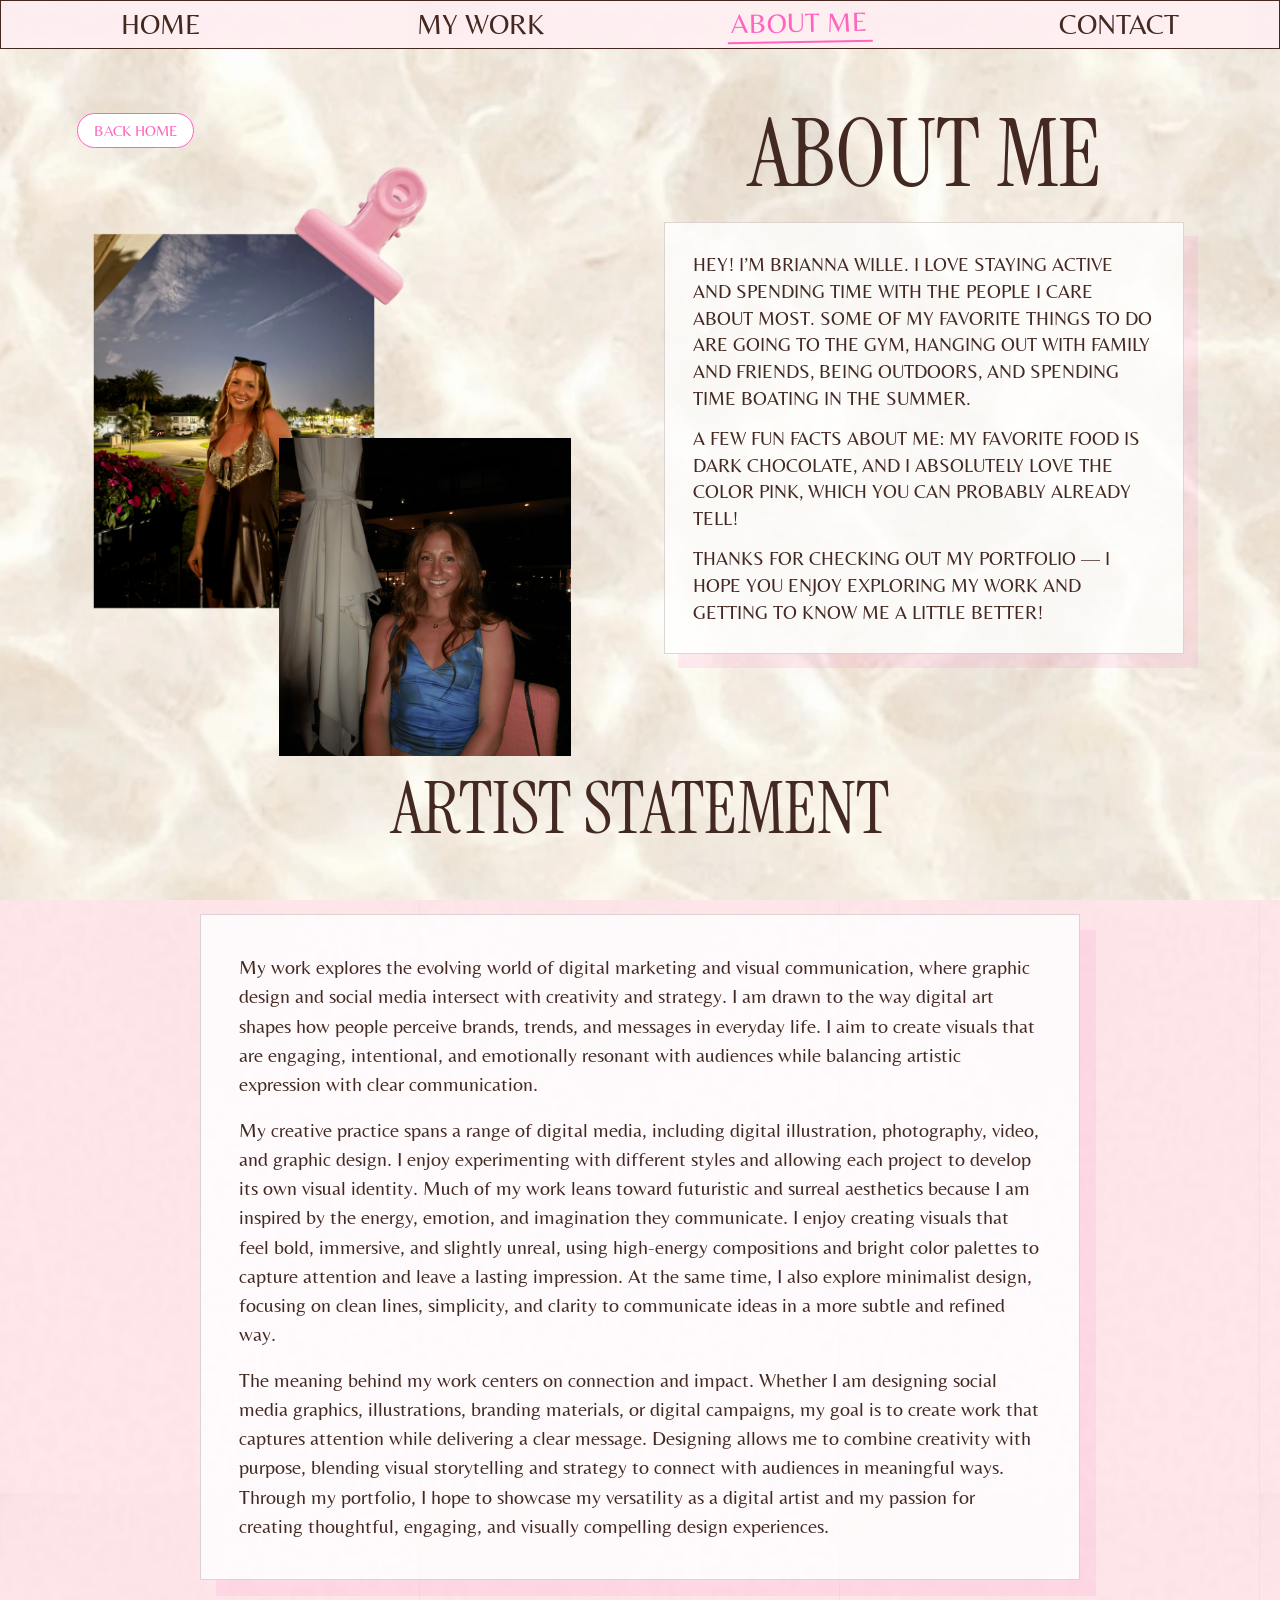
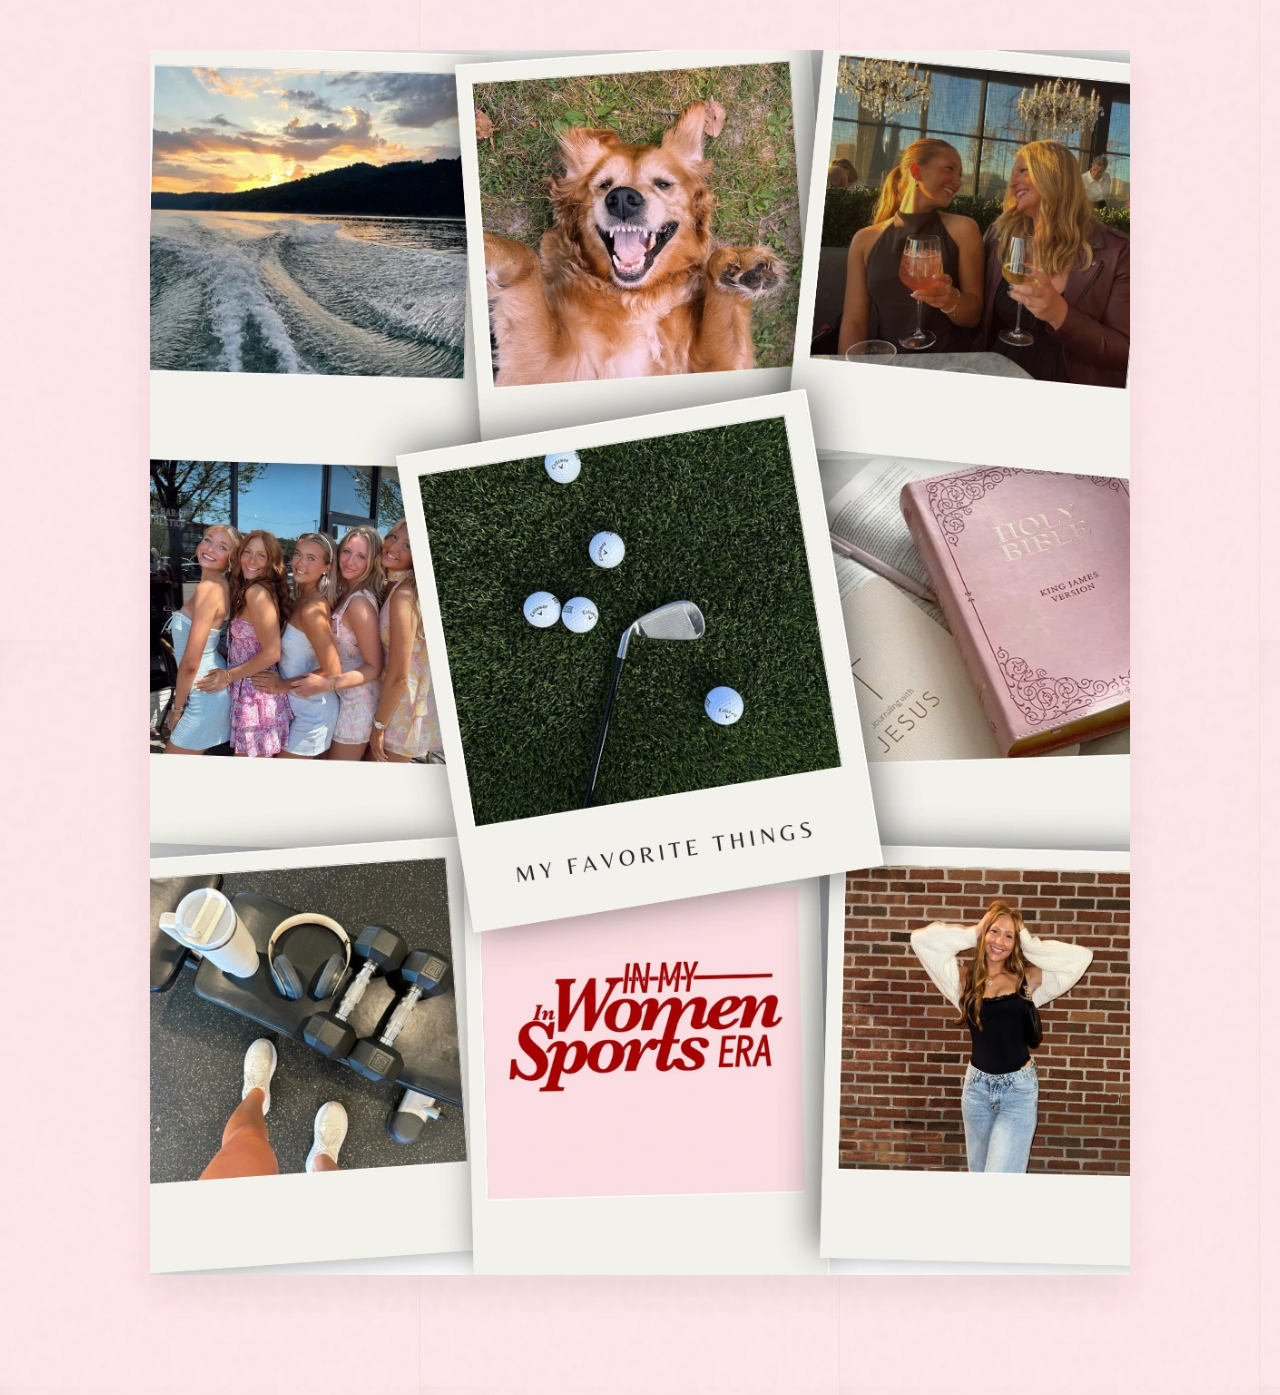
==== about.html @ 1e6d3907 "all upadtes all updates" ====
<!DOCTYPE html>
<html lang="en">
<head>
    <meta charset="UTF-8">
    <meta name="viewport" content="width=device-width, initial-scale=1.0">
    <title>About Me | Brianna Wille</title>
    <meta name="description" content="Learn more about Brianna Wille, a designer focused on graphic design, social media, and branding.">
    <link rel="icon" href="images/favicon.ico" type="image/x-icon">
    <link rel="preconnect" href="https://fonts.googleapis.com">
    <link rel="preconnect" href="https://fonts.gstatic.com" crossorigin>
    <link href="https://fonts.googleapis.com/css2?family=Belleza&family=Dancing+Script:wght@400..700&family=Give+You+Glory&family=Instrument+Serif:ital@0;1&family=Momo+Signature&display=swap" rel="stylesheet">
    <link href="./styles/style.css" rel="stylesheet">
</head>
<body>
    <nav class="site-nav" aria-label="Primary navigation">
        <a href="index.html#home">Home</a>
        <a href="index.html#work">My Work</a>
        <a href="about.html" aria-current="page">About Me</a>
        <a href="index.html#contact">Contact</a>
    </nav>

    <main class="about-page">
        <section class="about-page-hero" aria-labelledby="about-title">
            <div class="about-photo-stack">
                <a class="back-link about-back-link" href="index.html#about">Back Home</a>
                <img src="images/briwithclip.webp" alt="Brianna clipped photo" class="about-stack-photo about-photo-one">
                <img src="images/aboutmephoto.png" alt="Brianna smiling at night" class="about-stack-photo about-photo-two">
            </div>

            <div class="about-title-block">
                <h1 id="about-title">About Me</h1>
                <div class="bio-copy">
                    <p>Hey! I’m Brianna Wille. I love staying active and spending time with the people I care about most. Some of my favorite things to do are going to the gym, hanging out with family and friends, being outdoors, and spending time boating in the summer.</p>
                    <p>A few fun facts about me: my favorite food is dark chocolate, and I absolutely love the color pink, which you can probably already tell!</p>
                    <p>Thanks for checking out my portfolio — I hope you enjoy exploring my work and getting to know me a little better!</p>
                </div>
            </div>
        </section>

        <section class="artist-statement">
            <h2>Artist Statement</h2>
            <div class="artist-statement-copy">
                <p>My work explores the evolving world of digital marketing and visual communication, where graphic design and social media intersect with creativity and strategy. I am drawn to the way digital art shapes how people perceive brands, trends, and messages in everyday life. I aim to create visuals that are engaging, intentional, and emotionally resonant with audiences while balancing artistic expression with clear communication.</p>
                <p>My creative practice spans a range of digital media, including digital illustration, photography, video, and graphic design. I enjoy experimenting with different styles and allowing each project to develop its own visual identity. Much of my work leans toward futuristic and surreal aesthetics because I am inspired by the energy, emotion, and imagination they communicate. I enjoy creating visuals that feel bold, immersive, and slightly unreal, using high-energy compositions and bright color palettes to capture attention and leave a lasting impression. At the same time, I also explore minimalist design, focusing on clean lines, simplicity, and clarity to communicate ideas in a more subtle and refined way.</p>
                <p>The meaning behind my work centers on connection and impact. Whether I am designing social media graphics, illustrations, branding materials, or digital campaigns, my goal is to create work that captures attention while delivering a clear message. Designing allows me to combine creativity with purpose, blending visual storytelling and strategy to connect with audiences in meaningful ways. Through my portfolio, I hope to showcase my versatility as a digital artist and my passion for creating thoughtful, engaging, and visually compelling design experiences.</p>
            </div>
            <img src="images/photocal.webp" alt="Photo collage of Brianna's favorite things" class="artist-photo-collage">
        </section>
    </main>
</body>
</html>
---- styles/style.css ----
:root {
    --ink: #442922;
    --pink: #ff64bf;
    --soft-pink: #ffe3e7;
    --line: #cfcfcf;
}

* {
    box-sizing: border-box;
}

html {
    scroll-behavior: smooth;
}

body {
    margin: 0;
    color: var(--ink);
    background:
        linear-gradient(rgba(255, 227, 231, 0.88), rgba(255, 227, 231, 0.88)),
        url("../images/whitecheetahbackground.webp");
    background-size: 420px;
    font-family: "Belleza", Georgia, serif;
    letter-spacing: 0;
}

img {
    display: block;
    max-width: 100%;
}

a {
    color: inherit;
}

.site-nav {
    position: sticky;
    top: 0;
    z-index: 20;
    display: grid;
    grid-template-columns: repeat(4, 1fr);
    align-items: center;
    min-height: 46px;
    margin: 0;
    background:
        linear-gradient(rgba(255, 255, 255, 0.38), rgba(255, 255, 255, 0.38)),
        url("../images/whitegloss.webp");
    background-size: cover;
    border: 1px solid var(--ink);
    backdrop-filter: blur(6px);
}

.site-nav a {
    position: relative;
    justify-self: center;
    padding: 10px 4px 9px;
    color: var(--ink);
    font-size: clamp(0.9rem, 2.15vw, 2rem);
    line-height: 1;
    text-align: center;
    text-transform: uppercase;
    text-decoration: none;
    transition: color 180ms ease, transform 180ms ease;
}

.site-nav a::after {
    content: "";
    position: absolute;
    left: 50%;
    bottom: 3px;
    width: 100%;
    height: 2px;
    background: var(--pink);
    transform: translateX(-50%) scaleX(0);
    transform-origin: center;
    transition: transform 220ms ease;
}

.site-nav a:hover,
.site-nav a:focus-visible,
.site-nav a[aria-current="page"] {
    color: var(--pink);
    transform: translateY(-2px) rotate(-1deg);
}

.site-nav a:hover::after,
.site-nav a:focus-visible::after,
.site-nav a[aria-current="page"]::after {
    transform: translateX(-50%) scaleX(1);
}

@keyframes nav-pop {
    0%,
    100% {
        letter-spacing: 0;
    }

    50% {
        letter-spacing: 1px;
    }
}

.site-nav a:hover,
.site-nav a:focus-visible {
    animation: nav-pop 320ms ease;
}

.hero {
    position: relative;
    display: grid;
    place-items: end center;
    min-height: clamp(430px, 50vw, 620px);
    overflow: hidden;
    background:
        linear-gradient(rgba(255, 210, 225, 0.48), rgba(255, 210, 225, 0.48)),
        url("../images/whitebackground.webp") center / cover no-repeat;
}

.hero::before {
    content: "";
    position: absolute;
    z-index: 0;
    inset: 0;
    background: url("../images/kisses.webp") center / cover no-repeat;
    opacity: 0.08;
    mix-blend-mode: multiply;
}

.hero-signature {
    position: absolute;
    z-index: 2;
    top: 50%;
    left: 50%;
    width: 100%;
    margin: 0;
    color: transparent;
    font-family: "Instrument Serif", serif;
    font-size: clamp(4.5rem, 12.5vw, 11rem);
    font-style: normal;
    font-weight: 400;
    line-height: 0.86;
    text-align: center;
    text-transform: uppercase;
    white-space: nowrap;
    transform: translate(-50%, -50%);
    -webkit-text-stroke: 1px rgba(255, 155, 205, 0.92);
    text-shadow:
        8px 0 0 rgba(255, 85, 185, 0.72),
        15px 0 0 rgba(255, 190, 220, 0.9),
        0 8px 0 rgba(255, 95, 185, 0.08);
    transition: filter 180ms ease, text-shadow 180ms ease;
}

.signature-text {
    position: relative;
    z-index: 2;
}

.hero-signature:hover {
    filter: drop-shadow(0 0 10px rgba(255, 100, 191, 0.32));
    text-shadow:
        2px 0 0 rgba(255, 63, 178, 0.95),
        -6px 6px 0 rgba(255, 100, 191, 0.28),
        8px -5px 0 rgba(255, 100, 191, 0.22);
}

.hero-portfolio {
    position: absolute;
    z-index: 2;
    top: calc(50% + clamp(42px, 7vw, 96px));
    left: 50%;
    margin: 0;
    color: var(--pink);
    font-family: "Belleza", Georgia, serif;
    font-size: clamp(1.4rem, 4vw, 3.8rem);
    line-height: 1;
    text-transform: uppercase;
    letter-spacing: 0.16em;
    transform: translateX(-50%);
    animation: portfolio-slide-in 1.15s cubic-bezier(0.16, 1, 0.3, 1) 240ms both;
}

@keyframes portfolio-slide-in {
    0% {
        opacity: 0;
        transform: translateX(-120vw);
    }

    72% {
        opacity: 1;
        transform: translateX(-44%);
    }

    100% {
        opacity: 1;
        transform: translateX(-50%);
    }
}

.brand-confetti {
    position: absolute;
    z-index: 1;
    left: 50%;
    top: 50%;
    display: grid;
    place-items: center;
    opacity: 0;
    pointer-events: none;
    transform: translate(-50%, -50%) scale(0.2) rotate(0deg);
}

.brand-icon {
    width: clamp(30px, 5vw, 58px);
    height: clamp(30px, 5vw, 58px);
    border-radius: 50%;
    background: rgba(255, 255, 255, 0.92);
    box-shadow: 0 8px 18px rgba(255, 100, 191, 0.18);
}

.brand-icon img {
    width: 70%;
    height: 70%;
    object-fit: contain;
    opacity: 0.78;
}

.brand-pill {
    min-width: clamp(46px, 8vw, 88px);
    padding: 0.28em 0.52em;
    border: 1px solid rgba(255, 100, 191, 0.46);
    border-radius: 999px;
    background: rgba(255, 255, 255, 0.9);
    color: var(--pink);
    font-family: "Belleza", Georgia, serif;
    font-size: clamp(0.8rem, 1.8vw, 1.4rem);
    line-height: 1;
    text-transform: none;
    box-shadow: 0 8px 18px rgba(255, 100, 191, 0.14);
}

.hero-signature:hover .brand-confetti {
    animation: brand-confetti-burst 1450ms ease-out forwards;
}

.hero-signature:hover .brand-1 {
    --brand-x: -34vw;
    --brand-y: -8vw;
    --brand-r: -22deg;
    animation-delay: 0ms;
}

.hero-signature:hover .brand-2 {
    --brand-x: -23vw;
    --brand-y: 8vw;
    --brand-r: 18deg;
    animation-delay: 180ms;
}

.hero-signature:hover .brand-3 {
    --brand-x: -10vw;
    --brand-y: -11vw;
    --brand-r: 28deg;
    animation-delay: 360ms;
}

.hero-signature:hover .brand-4 {
    --brand-x: 5vw;
    --brand-y: 10vw;
    --brand-r: -18deg;
    animation-delay: 720ms;
}

.hero-signature:hover .brand-5 {
    --brand-x: 17vw;
    --brand-y: -10vw;
    --brand-r: 14deg;
    animation-delay: 900ms;
}

.hero-signature:hover .brand-6 {
    --brand-x: 28vw;
    --brand-y: 7vw;
    --brand-r: -14deg;
    animation-delay: 1080ms;
}

.hero-signature:hover .brand-7 {
    --brand-x: -2vw;
    --brand-y: -15vw;
    --brand-r: -8deg;
    animation-delay: 540ms;
}

.hero-signature:hover .brand-8 {
    --brand-x: 37vw;
    --brand-y: -4vw;
    --brand-r: 24deg;
    animation-delay: 1260ms;
}

@keyframes brand-confetti-burst {
    0% {
        opacity: 0;
        transform: translate(-50%, -50%) scale(0.2) rotate(0deg);
    }

    18% {
        opacity: 1;
    }

    74% {
        opacity: 1;
        transform: translate(calc(-50% + var(--brand-x)), calc(-50% + var(--brand-y))) scale(1) rotate(var(--brand-r));
    }

    100% {
        opacity: 0;
        transform: translate(calc(-50% + var(--brand-x)), calc(-50% + var(--brand-y) - 18px)) scale(0.78) rotate(var(--brand-r));
    }
}

.intro-strip {
    position: relative;
    display: flex;
    flex-direction: column;
    align-items: center;
    gap: clamp(26px, 4.4vw, 58px);
    min-height: 310px;
    padding: 26px 24px 64px;
    overflow: hidden;
    background: rgba(255, 227, 231, 0.5);
}

.designer-info {
    align-self: flex-start;
    display: flex;
    flex-direction: column;
    align-items: flex-start;
    gap: 10px;
    max-width: min(82vw, 520px);
    margin-left: clamp(0px, 2vw, 18px);
}

.designer-badge {
    display: inline-flex;
    align-items: center;
    gap: 12px;
    min-width: 124px;
    padding: 7px 18px 6px;
    border: 2px solid var(--ink);
    border-radius: 999px;
    background: var(--soft-pink);
    color: var(--ink);
    font-size: clamp(0.78rem, 1.35vw, 1rem);
    line-height: 1;
    text-transform: uppercase;
    transition: border-color 180ms ease, color 180ms ease, transform 180ms ease;
    cursor: help;
    outline: none;
}

.designer-definition {
    max-height: 0;
    margin: 0;
    padding: 0 18px;
    overflow: hidden;
    border: 1px solid rgba(255, 100, 191, 0.52);
    border-radius: 8px;
    background: var(--soft-pink);
    box-shadow: 0 16px 34px rgba(68, 41, 34, 0.14);
    color: var(--ink);
    font-family: "Belleza", Georgia, serif;
    font-size: clamp(0.95rem, 2vw, 1.2rem);
    line-height: 1.35;
    text-align: left;
    opacity: 0;
    transform: translateY(-4px);
    transition: max-height 220ms ease, opacity 180ms ease, padding 220ms ease, transform 180ms ease;
}

.designer-info:hover .designer-definition,
.designer-info:focus-within .designer-definition {
    max-height: 180px;
    padding: 16px 18px;
    opacity: 1;
    transform: translateY(0);
}

.designer-badge span:first-child {
    color: rgba(68, 41, 34, 0.68);
    font-size: clamp(1.52rem, 2.4vw, 2rem);
    line-height: 0.72;
    transition: color 180ms ease, transform 180ms ease;
}

.designer-badge:hover,
.designer-badge:focus-visible {
    border-color: var(--pink);
    color: var(--pink);
    transform: translateY(-1px);
}

.designer-badge:hover span:first-child,
.designer-badge:focus-visible span:first-child {
    color: var(--pink);
    transform: scale(1.08);
}

.tagline {
    position: relative;
    z-index: 2;
    margin: 0;
    font-size: clamp(1.65rem, 4.25vw, 3.8rem);
    line-height: 1.2;
    text-align: center;
    word-spacing: 0.24em;
}

.tagline strong {
    font-family: Arial, Helvetica, sans-serif;
    font-weight: 900;
    letter-spacing: 0;
}

.social-icons {
    position: relative;
    z-index: 2;
    display: flex;
    justify-content: center;
    gap: clamp(58px, 8.5vw, 150px);
    width: min(1220px, 100%);
}

.social-icons a {
    display: grid;
    place-items: center;
    border-radius: 50%;
    background: var(--soft-pink);
}

.social-icons img {
    width: clamp(92px, 11.5vw, 158px);
    height: clamp(92px, 11.5vw, 158px);
    object-fit: contain;
    opacity: 0.68;
    mix-blend-mode: multiply;
    transition: filter 180ms ease, opacity 180ms ease, transform 180ms ease;
}

.social-icons a:hover img,
.social-icons a:focus-visible img {
    opacity: 1;
    transform: translateY(-3px) scale(1.08);
}

.work-section {
    position: relative;
    padding: clamp(36px, 8vw, 82px) clamp(12px, 3vw, 32px) 28px;
    background: rgba(255, 227, 231, 0.42);
    text-align: center;
}

.work-section h2,
.contact-copy h2 {
    margin: 0;
    font-weight: 400;
    text-transform: uppercase;
}

.work-section h2 {
    margin-bottom: clamp(38px, 8vw, 70px);
    color: transparent;
    font-family: "Instrument Serif", serif;
    font-size: clamp(3.6rem, 10vw, 9rem);
    line-height: 0.86;
    -webkit-text-stroke: 1px rgba(255, 155, 205, 0.92);
    text-shadow:
        6px 0 0 rgba(255, 85, 185, 0.58),
        12px 0 0 rgba(255, 190, 220, 0.76),
        0 7px 0 rgba(255, 95, 185, 0.07);
}

.work-grid {
    display: grid;
    grid-template-columns: repeat(3, minmax(0, 1fr));
    gap: clamp(10px, 2vw, 28px);
    width: min(1180px, 100%);
    margin: 0 auto;
}

.work-card {
    min-width: 0;
}

.work-card img {
    width: 100%;
    aspect-ratio: 0.72;
    object-fit: cover;
}

.work-card a {
    display: inline-block;
    margin-top: 10px;
    border-bottom: 1px solid currentColor;
    font-size: clamp(0.86rem, 2.4vw, 1.45rem);
    line-height: 1.08;
    text-transform: uppercase;
    text-decoration: none;
    transition: color 180ms ease, border-color 180ms ease, transform 180ms ease;
}

.work-card a:hover,
.work-card a:focus-visible {
    color: var(--pink);
    border-bottom-color: var(--pink);
    transform: translateY(-2px);
}

.about-preview {
    padding: clamp(32px, 7vw, 90px) clamp(20px, 5vw, 48px) 46px;
    background: rgba(255, 227, 231, 0.38);
    text-align: center;
}

.about-preview h2 {
    margin: 0 0 18px;
    color: transparent;
    font-family: "Instrument Serif", serif;
    font-size: clamp(3.6rem, 10vw, 9rem);
    font-weight: 400;
    line-height: 0.86;
    text-transform: uppercase;
    -webkit-text-stroke: 1px rgba(255, 155, 205, 0.92);
    text-shadow:
        6px 0 0 rgba(255, 85, 185, 0.58),
        12px 0 0 rgba(255, 190, 220, 0.76),
        0 7px 0 rgba(255, 95, 185, 0.07);
}

.about-photo {
    width: min(1120px, 100%);
    margin: 0 auto;
    aspect-ratio: 4.05 / 1.3;
    object-fit: cover;
    object-position: 50% 20%;
}

.learn-more {
    display: inline-block;
    margin-top: 30px;
    padding: 16px 36px 14px;
    border-radius: 999px;
    background: rgba(255, 255, 255, 0.95);
    box-shadow: 0 10px 30px rgba(68, 41, 34, 0.1);
    color: var(--pink);
    font-size: clamp(1.05rem, 2.7vw, 1.45rem);
    text-transform: uppercase;
    text-decoration: underline;
    text-underline-offset: 2px;
    transition: background-color 180ms ease, box-shadow 180ms ease, color 180ms ease, transform 180ms ease;
}

.learn-more:hover,
.learn-more:focus-visible {
    background: var(--pink);
    color: #fff;
    transform: translateY(-5px);
    box-shadow: 0 15px 40px rgba(68, 41, 34, 0.12);
}

.contact-section {
    display: grid;
    grid-template-columns: minmax(170px, 0.82fr) minmax(260px, 1.18fr);
    align-items: center;
    gap: clamp(14px, 3vw, 44px);
    padding: clamp(34px, 8vw, 92px) clamp(14px, 5vw, 70px);
    overflow: hidden;
    background:
        linear-gradient(rgba(255, 255, 255, 0.58), rgba(255, 255, 255, 0.58)),
        url("../images/cheetahgrey.webp");
    background-repeat: no-repeat;
    background-position: center;
    background-size: cover;
}

.contact-copy {
    position: relative;
    z-index: 2;
    align-self: stretch;
    display: flex;
    flex-direction: column;
    justify-content: space-between;
    min-height: 260px;
}

.contact-copy h2 {
    font-size: clamp(1.5rem, 4.8vw, 3.4rem);
    line-height: 1;
}

.thanks-note {
    margin: 0;
    color: var(--pink);
    font-family: "Give You Glory", "Momo Signature", cursive;
    font-size: clamp(2.6rem, 8vw, 6rem);
    line-height: 0.86;
}

.thanks-note span {
    display: block;
}

.thanks-note span:nth-child(2) {
    padding-left: 36%;
    font-size: 0.48em;
}

.thanks-note span:nth-child(3) {
    padding-left: 18%;
}

.closing-note {
    margin: 0;
    font-family: "Give You Glory", "Momo Signature", cursive;
    font-size: clamp(1rem, 2.7vw, 2rem);
    line-height: 1;
}

.contact-art {
    position: relative;
    min-height: clamp(360px, 62vw, 680px);
}

.contact-photo {
    position: absolute;
    top: 0;
    right: 0;
    width: min(50vw, 520px);
    height: 100%;
    object-fit: cover;
    object-position: center;
}

.contact-card {
    position: absolute;
    z-index: 3;
    display: flex;
    align-items: center;
    justify-content: flex-start;
    gap: clamp(8px, 1.6vw, 16px);
    width: clamp(260px, 29vw, 360px);
    min-width: 0;
    padding: clamp(6px, 1.05vw, 10px) clamp(10px, 1.6vw, 16px);
    border: 1px solid var(--ink);
    background: #fff;
    text-decoration: none;
    cursor: pointer;
    transition: border-color 180ms ease, box-shadow 180ms ease, transform 180ms ease;
}

.contact-card:hover,
.contact-card:focus-visible {
    border-color: var(--pink);
    box-shadow: 0 10px 24px rgba(255, 100, 191, 0.16);
    transform: translateY(-2px);
}

.email-card {
    top: 17%;
    left: clamp(-62px, -5.4vw, -28px);
}

.phone-card {
    top: 42%;
    left: clamp(-34px, -2.8vw, -14px);
}

.linkedin-card {
    top: 68%;
    left: clamp(-48px, -4.2vw, -22px);
}

.contact-icon {
    position: relative;
    display: grid;
    place-items: center;
    flex: 0 0 clamp(44px, 5.8vw, 66px);
    width: clamp(44px, 5.8vw, 66px);
    height: clamp(44px, 5.8vw, 66px);
    border: 2px solid rgba(68, 41, 34, 0.72);
    border-radius: 50%;
    overflow: hidden;
}

.contact-icon img {
    position: absolute;
    top: 50%;
    left: 50%;
    width: 112%;
    height: 112%;
    object-fit: contain;
    object-position: center;
    transform: translate(-50%, -50%);
}

.email-card .contact-icon img,
.phone-card .contact-icon img {
    width: 118%;
    height: 118%;
}

.contact-details {
    display: flex;
    flex: 1;
    min-width: 0;
    flex-direction: column;
    align-items: center;
    justify-content: center;
    gap: clamp(0px, 0.8vw, 6px);
}

.stars {
    color: #ffd320;
    font-family: Arial, Helvetica, sans-serif;
    font-size: clamp(0.8rem, 1.8vw, 1.22rem);
    letter-spacing: 1px;
    white-space: nowrap;
}

.contact-text {
    color: var(--ink);
    font-family: "Belleza", Georgia, serif;
    font-size: clamp(0.9rem, 1.8vw, 1.32rem);
    line-height: 1;
    white-space: nowrap;
}

@media (max-width: 620px) {
    .hero {
        min-height: 390px;
    }

    .intro-strip {
        padding-bottom: 34px;
    }

    .work-section {
        padding-top: 34px;
    }

    .contact-section {
        grid-template-columns: 0.64fr 1fr;
        gap: 8px;
        padding: 34px 8px 36px;
    }

    .contact-photo {
        width: 56vw;
    }

    .contact-card {
        width: 44vw;
        min-width: 168px;
        gap: 7px;
        padding: 6px 8px;
    }

    .email-card {
        left: -24px;
    }

    .phone-card {
        left: -8px;
    }

    .linkedin-card {
        left: -18px;
    }

    .contact-icon {
        flex-basis: 42px;
        width: 42px;
        height: 42px;
    }

    .stars {
        font-size: 0.78rem;
    }

    .contact-text {
        font-size: 0.82rem;
    }
}

@media (max-width: 430px) {
    .hero-signature {
        top: 50%;
        font-size: 4.35rem;
        -webkit-text-stroke-width: 1px;
    }

    .hero-portfolio {
        top: calc(50% + 48px);
        font-size: 1.35rem;
    }

    .tagline {
        word-spacing: 0.18em;
    }

    .work-grid {
        gap: 8px;
    }

    .work-card img {
        aspect-ratio: 0.66;
    }

    .contact-copy {
        min-height: 216px;
    }

    .contact-art {
        min-height: 218px;
    }

    .stars {
        letter-spacing: 0;
    }

    .contact-card {
        width: 46vw;
        min-width: 154px;
    }

    .email-card {
        left: -18px;
    }

    .phone-card {
        left: -6px;
    }

    .linkedin-card {
        left: -14px;
    }

    .contact-icon {
        flex-basis: 38px;
        width: 38px;
        height: 38px;
    }

    .contact-text {
        font-size: 0.72rem;
    }
}

.portfolio-page {
    min-height: 100vh;
    background:
        linear-gradient(rgba(255, 255, 255, 0.72), rgba(255, 255, 255, 0.72)),
        url("../images/whitebackground.webp") center / cover fixed;
}

.portfolio-hero {
    display: grid;
    place-items: center;
    min-height: 320px;
    padding: 46px 20px 34px;
    text-align: center;
}

.portfolio-hero h1 {
    margin: 0;
    color: var(--pink);
    font-family: "Instrument Serif", serif;
    font-size: clamp(4rem, 13vw, 12rem);
    font-weight: 400;
    line-height: 0.9;
    text-transform: uppercase;
    -webkit-text-stroke: 1px rgba(255, 155, 205, 0.9);
    text-shadow: 8px 0 0 rgba(255, 85, 185, 0.38);
}

.back-link {
    justify-self: start;
    margin-left: min(4vw, 42px);
    padding: 8px 16px;
    border: 1px solid var(--pink);
    border-radius: 999px;
    background: #fff;
    color: var(--pink);
    font-size: 0.92rem;
    text-transform: uppercase;
    text-decoration: none;
}

.upload-work {
    display: grid;
    grid-template-columns: minmax(0, 1fr) auto;
    gap: 24px;
    align-items: center;
    width: min(1040px, calc(100% - 32px));
    margin: 0 auto 34px;
    padding: 22px;
    border: 1px solid rgba(255, 100, 191, 0.32);
    background: rgba(255, 255, 255, 0.88);
}

.upload-copy h2,
.upload-copy p {
    margin: 0;
}

.upload-copy h2 {
    font-size: clamp(1.7rem, 4vw, 3rem);
    text-transform: uppercase;
}

.upload-copy p {
    max-width: 580px;
    margin-top: 8px;
    font-size: 1.05rem;
    line-height: 1.35;
}

.upload-dropzone {
    display: inline-grid;
    place-items: center;
    min-width: 170px;
    min-height: 58px;
    padding: 12px 22px;
    border: 1px solid var(--pink);
    border-radius: 999px;
    background: #fff;
    color: var(--pink);
    cursor: pointer;
    text-transform: uppercase;
    box-shadow: 0 10px 24px rgba(255, 100, 191, 0.12);
}

.upload-dropzone input {
    position: absolute;
    width: 1px;
    height: 1px;
    overflow: hidden;
    opacity: 0;
}

.social-gallery {
    display: grid;
    grid-template-columns: repeat(auto-fit, minmax(220px, 1fr));
    gap: 20px;
    width: min(1040px, calc(100% - 32px));
    margin: 0 auto;
    padding-bottom: 80px;
}

.gallery-card {
    min-height: 280px;
    border: 1px solid rgba(68, 41, 34, 0.18);
    background: #fff;
}

.gallery-card img {
    width: 100%;
    aspect-ratio: 4 / 5;
    object-fit: cover;
}

.gallery-card p,
.placeholder-card span {
    display: block;
    margin: 0;
    padding: 14px;
    font-size: 1rem;
    line-height: 1.2;
}

.placeholder-card {
    display: grid;
    place-items: center;
    border-style: dashed;
    color: rgba(68, 41, 34, 0.76);
    text-align: center;
}

.graphic-design-page {
    background:
        repeating-linear-gradient(
            90deg,
            rgba(255, 255, 255, 0.72) 0 28px,
            rgba(255, 224, 232, 0.72) 28px 52px
        );
}

.graphic-design-page .portfolio-hero {
    min-height: 220px;
    padding-bottom: 8px;
}

.graphic-showcase {
    display: grid;
    gap: 0;
    width: min(1120px, 100%);
    margin: 0 auto 42px;
}

.case-study {
    position: relative;
    display: grid;
    min-height: 520px;
    padding: clamp(20px, 4vw, 44px);
}

.case-study-feature {
    grid-template-columns: minmax(0, 1.35fr) minmax(210px, 0.65fr);
    align-items: start;
    gap: clamp(20px, 4vw, 54px);
}

.case-study-feature h2,
.case-label {
    color: var(--ink);
    font-family: Arial, Helvetica, sans-serif;
    font-size: clamp(1.3rem, 3vw, 2.3rem);
    font-weight: 400;
    line-height: 1;
    text-transform: uppercase;
}

.case-study-feature h2 {
    position: absolute;
    left: 28%;
    bottom: 72px;
    margin: 0;
}

.browser-mockup {
    overflow: hidden;
    border-radius: 8px 8px 0 0;
    background: #d8d2ce;
    box-shadow: 0 12px 0 rgba(68, 41, 34, 0.08);
}

.browser-bar {
    display: grid;
    grid-template-columns: repeat(3, 10px) 1fr;
    gap: 7px;
    align-items: center;
    height: 42px;
    padding: 8px 12px;
}

.browser-bar span {
    width: 8px;
    height: 8px;
    border-radius: 50%;
    background: var(--ink);
    opacity: 0.72;
}

.browser-url {
    height: 13px;
    margin-left: 6px;
    border-radius: 999px;
    background: rgba(255, 255, 255, 0.9);
}

.browser-art {
    position: relative;
    min-height: 310px;
    background: #fff;
    overflow: hidden;
}

.browser-art img {
    width: 100%;
    height: 100%;
    min-height: 310px;
    object-fit: cover;
}

.cyclist-art {
    height: 330px;
    min-height: 330px;
}

.cyclist-art img {
    height: 330px;
    min-height: 330px;
    object-position: top center;
}

.browser-ribbon {
    position: absolute;
    left: 8%;
    right: 8%;
    top: 38%;
    padding: 7px 10px;
    background: rgba(255, 160, 205, 0.9);
    color: #fff;
    font-family: "Dancing Script", cursive;
    font-size: clamp(1.1rem, 2.6vw, 2.25rem);
    line-height: 1;
    text-align: center;
}

.browser-tabs {
    position: absolute;
    inset: auto 8px 10px;
    display: grid;
    grid-template-columns: repeat(4, 1fr);
    gap: 10px;
}

.browser-tabs span {
    padding: 5px 6px;
    border: 1px solid var(--ink);
    border-radius: 4px;
    background: rgba(255, 231, 238, 0.95);
    font-family: "Dancing Script", cursive;
    font-size: clamp(0.7rem, 1.3vw, 0.95rem);
    line-height: 1;
    text-align: center;
}

.phone-mockup {
    position: relative;
    overflow: hidden;
    width: min(240px, 100%);
    min-height: 470px;
    margin: 42px auto 0;
    border: 10px solid #050505;
    border-radius: 36px;
    background: #fff;
    box-shadow: 0 14px 0 rgba(68, 41, 34, 0.14);
}

.phone-speaker {
    position: absolute;
    top: 10px;
    left: 50%;
    z-index: 2;
    width: 70px;
    height: 8px;
    border-radius: 999px;
    background: #050505;
    transform: translateX(-50%);
}

.phone-mockup img {
    width: 100%;
    height: 100%;
    min-height: 470px;
    object-fit: cover;
    opacity: 0.88;
}

.phone-copy {
    position: absolute;
    inset: 54px 18px auto;
    display: grid;
    gap: 22px;
    color: var(--ink);
    font-family: "Belleza", Georgia, serif;
    font-size: 0.9rem;
    text-align: center;
}

.phone-copy strong {
    text-transform: uppercase;
}

.espresso-divider {
    display: grid;
    place-items: center;
    height: 76px;
    background: var(--ink);
}

.espresso-divider img {
    width: clamp(74px, 9vw, 120px);
    aspect-ratio: 1;
    object-fit: cover;
    border-radius: 50%;
    box-shadow: 0 0 0 6px rgba(255, 227, 231, 0.88);
}

.case-study-split {
    grid-template-columns: 1fr 1fr;
    align-items: center;
    gap: clamp(24px, 6vw, 80px);
    min-height: 620px;
}

.case-label {
    position: absolute;
    top: 110px;
    left: 19%;
}

.small-browser {
    align-self: end;
    width: min(560px, 100%);
    margin-top: 120px;
}

.small-browser .browser-art,
.small-browser .browser-art img {
    min-height: 230px;
}

.brand-board {
    position: relative;
    min-height: 500px;
}

.brand-system-image {
    position: absolute;
    top: 88px;
    left: 10%;
    width: min(520px, 88%);
    height: auto;
    filter: drop-shadow(16px 16px 0 rgba(68, 41, 34, 0.18));
}

.brand-corner {
    display: none;
}

.brand-logo,
.brand-card {
    display: grid;
    place-items: center;
    color: var(--ink);
    font-family: "Instrument Serif", serif;
    font-size: clamp(2.6rem, 7vw, 5rem);
    line-height: 1;
    text-shadow: 4px 0 0 rgba(255, 190, 220, 0.75);
}

.brand-logo {
    position: absolute;
    top: 42px;
    right: 12%;
    width: 170px;
    height: 120px;
}

.brand-card {
    position: absolute;
    background: #fff;
    box-shadow: 14px 14px 0 rgba(68, 41, 34, 0.2);
}

.card-large {
    top: 190px;
    left: 28%;
    width: 210px;
    height: 150px;
}

.card-small {
    right: 4%;
    bottom: 68px;
    width: 150px;
    height: 100px;
}

@media (max-width: 680px) {
    .upload-work {
        grid-template-columns: 1fr;
    }

    .back-link {
        justify-self: center;
        margin-left: 0;
    }

    .case-study-feature,
    .case-study-split {
        grid-template-columns: 1fr;
    }

    .case-study {
        min-height: 0;
        padding: 22px 18px 46px;
    }

    .case-study-feature h2,
    .case-label {
        position: static;
        margin: 26px 0 0;
        text-align: center;
    }

    .phone-mockup {
        width: min(230px, 76vw);
        min-height: 420px;
        margin-top: 10px;
    }

    .phone-mockup img {
        min-height: 420px;
    }

    .espresso-divider {
        height: 48px;
    }

    .small-browser {
        margin-top: 24px;
    }

    .brand-board {
        min-height: 360px;
    }

    .brand-logo {
        right: 4%;
    }

    .card-large {
        left: 12%;
    }
}

.about-page {
    min-height: 100vh;
    background: url("../images/whitebackground.webp") center / cover fixed;
}

.about-page-hero {
    display: grid;
    grid-template-columns: minmax(280px, 0.95fr) minmax(260px, 1.05fr);
    align-items: start;
    gap: clamp(24px, 5vw, 70px);
    min-height: 570px;
    padding: clamp(34px, 5vw, 72px) clamp(22px, 6vw, 92px) 20px;
}

.about-page-hero h1 {
    margin: 0;
    color: var(--ink);
    font-family: "Instrument Serif", serif;
    font-size: clamp(3.6rem, 7.4vw, 7.4rem);
    font-weight: 400;
    line-height: 0.86;
    text-transform: uppercase;
}

.about-photo-stack {
    position: relative;
    min-height: 560px;
    padding-top: 68px;
}

.about-back-link {
    position: absolute;
    top: 0;
    left: 0;
    z-index: 3;
    margin: 0;
}

.about-stack-photo {
    position: absolute;
    display: block;
    object-fit: cover;
}

.about-photo-one {
    top: 44px;
    left: 0;
    width: min(520px, 86%);
    aspect-ratio: 0.92;
}

.about-photo-two {
    top: 325px;
    left: min(235px, 40%);
    width: min(300px, 58%);
    aspect-ratio: 0.92;
}

.about-title-block {
    text-align: center;
}

.about-title-block p {
    margin: 0;
    color: var(--ink);
    font-family: "Belleza", Georgia, serif;
    font-size: clamp(1.7rem, 3.4vw, 3rem);
    line-height: 1;
    text-transform: uppercase;
}

.bio-copy {
    width: min(520px, 92vw);
    margin: 28px auto 0;
    padding: clamp(18px, 3vw, 28px);
    border: 1px solid rgba(68, 41, 34, 0.18);
    background: rgba(255, 255, 255, 0.78);
    box-shadow: 14px 14px 0 rgba(255, 100, 191, 0.12);
    color: var(--ink);
    text-align: left;
}

.bio-copy p {
    margin: 0;
    font-size: clamp(1rem, 1.6vw, 1.18rem);
    line-height: 1.42;
}

.bio-copy p + p {
    margin-top: 13px;
}

.artist-statement {
    display: grid;
    place-items: start center;
    gap: clamp(34px, 6vw, 70px);
    min-height: 760px;
    padding: 80px 20px 120px;
}

.artist-statement h2 {
    margin: 0;
    color: var(--ink);
    font-family: "Instrument Serif", serif;
    font-size: clamp(2.7rem, 5.6vw, 5.6rem);
    font-weight: 400;
    line-height: 1;
    text-transform: uppercase;
}

.artist-statement-copy {
    width: min(880px, 92vw);
    padding: clamp(20px, 4vw, 38px);
    border: 1px solid rgba(68, 41, 34, 0.18);
    background: rgba(255, 255, 255, 0.82);
    box-shadow: 16px 16px 0 rgba(255, 100, 191, 0.11);
    color: var(--ink);
    text-align: left;
}

.artist-statement-copy p {
    margin: 0;
    font-size: clamp(1.02rem, 1.7vw, 1.22rem);
    line-height: 1.5;
}

.artist-statement-copy p + p {
    margin-top: 16px;
}

.artist-photo-collage {
    width: min(980px, 94vw);
    height: auto;
    object-fit: cover;
    box-shadow: 0 18px 30px rgba(68, 41, 34, 0.08);
}

@media (max-width: 760px) {
    .about-page-hero {
        grid-template-columns: 1fr;
        min-height: 760px;
        padding-inline: 18px;
    }

    .about-title-block {
        order: -1;
    }

    .about-photo-stack {
        min-height: 650px;
    }

    .about-photo-one {
        top: 38px;
        width: min(410px, 86%);
    }

    .about-photo-two {
        top: 340px;
        left: 34%;
        width: min(260px, 60%);
    }
}

.social-media-page {
    min-height: 100vh;
    background-color: #fff;
    background-image: radial-gradient(rgba(68, 41, 34, 0.16) 2px, transparent 2px);
    background-size: 34px 34px;
}

.social-back-link {
    position: fixed;
    top: 64px;
    left: 18px;
    z-index: 10;
}

.social-case-study {
    display: grid;
    justify-items: center;
    padding: clamp(26px, 4vw, 44px) 18px 80px;
    text-align: center;
}

.social-case-study h1 {
    margin: 0 0 26px;
    color: var(--pink);
    font-family: "Instrument Serif", serif;
    font-size: clamp(4rem, 13vw, 12rem);
    font-weight: 400;
    line-height: 0.9;
    text-transform: uppercase;
    -webkit-text-stroke: 1px rgba(255, 155, 205, 0.9);
    text-shadow: 8px 0 0 rgba(255, 85, 185, 0.38);
}

.social-carousel {
    position: relative;
    display: grid;
    place-items: center;
    width: min(680px, 92vw);
}

.social-carousel-secondary {
    margin-top: clamp(54px, 8vw, 92px);
}

.social-carousel-wide {
    width: min(980px, 92vw);
}

.social-carousel-wide .carousel-frame {
    width: min(940px, 88vw);
    aspect-ratio: 16 / 9;
}

.carousel-frame {
    position: relative;
    width: min(520px, 78vw);
    aspect-ratio: 4 / 5;
    overflow: hidden;
    background: rgba(255, 255, 255, 0.92);
}

.carousel-slide {
    position: absolute;
    inset: 0;
    width: 100%;
    height: 100%;
    object-fit: contain;
    opacity: 0;
    transform: translateX(18px) scale(0.98);
    transition: opacity 240ms ease, transform 240ms ease;
}

.carousel-slide.is-active {
    opacity: 1;
    transform: translateX(0) scale(1);
}

.carousel-arrow {
    position: absolute;
    top: 50%;
    z-index: 3;
    display: grid;
    place-items: center;
    width: clamp(38px, 7vw, 58px);
    height: clamp(38px, 7vw, 58px);
    border: 1px solid var(--ink);
    border-radius: 50%;
    background: rgba(255, 255, 255, 0.9);
    color: var(--ink);
    cursor: pointer;
    font-family: "Instrument Serif", serif;
    font-size: clamp(2rem, 5vw, 3.4rem);
    line-height: 1;
    transform: translateY(-50%);
    transition: background-color 180ms ease, color 180ms ease, transform 180ms ease;
}

.carousel-arrow:hover,
.carousel-arrow:focus-visible {
    background: var(--soft-pink);
    color: var(--pink);
    transform: translateY(-50%) scale(1.06);
}

.carousel-prev {
    left: 0;
}

.carousel-next {
    right: 0;
}

.social-actions {
    display: grid;
    grid-template-columns: repeat(4, 1fr);
    gap: clamp(18px, 5vw, 52px);
    margin-top: 18px;
    color: var(--ink);
}

.social-actions span {
    display: grid;
    gap: 3px;
}

.social-actions strong {
    font-family: Arial, Helvetica, sans-serif;
    font-size: clamp(1.5rem, 3.6vw, 2.2rem);
    font-weight: 400;
    line-height: 0.9;
}

.social-actions small {
    font-size: clamp(0.56rem, 1.2vw, 0.76rem);
    line-height: 1;
    text-transform: lowercase;
}

.social-case-study h2 {
    margin: 26px 0 0;
    color: var(--ink);
    font-family: "Belleza", Georgia, serif;
    font-size: clamp(2rem, 5vw, 4rem);
    font-weight: 400;
    line-height: 1;
    text-transform: uppercase;
}

.social-project-title {
    margin: 0 0 clamp(22px, 4vw, 38px);
}

.social-more-examples {
    display: grid;
    justify-items: center;
    gap: clamp(22px, 4vw, 38px);
    width: min(1060px, 94vw);
    margin-top: clamp(66px, 9vw, 112px);
}

.social-more-examples h2 {
    margin: 0;
}

.case-study-panel {
    display: grid;
    justify-items: center;
    width: min(760px, 88vw);
    margin-top: 24px;
    color: var(--ink);
    text-align: left;
}

.case-study-panel summary {
    display: inline-grid;
    place-items: center;
    min-height: 44px;
    margin: 0 auto;
    padding: 9px 22px;
    border: 1px solid var(--pink);
    border-radius: 999px;
    background: rgba(255, 255, 255, 0.92);
    color: var(--pink);
    cursor: pointer;
    font-family: "Belleza", Georgia, serif;
    font-size: clamp(1rem, 2vw, 1.25rem);
    line-height: 1;
    text-align: center;
    text-transform: uppercase;
    box-shadow: 0 10px 22px rgba(255, 100, 191, 0.12);
    transition: background-color 180ms ease, color 180ms ease, transform 180ms ease;
}

.case-study-panel summary::-webkit-details-marker {
    display: none;
}

.case-study-panel summary::after {
    content: "+";
    margin-left: 10px;
    font-family: Arial, Helvetica, sans-serif;
}

.case-study-panel[open] summary {
    background: var(--soft-pink);
    color: var(--ink);
}

.case-study-panel[open] summary::after {
    content: "-";
}

.case-study-panel summary:hover,
.case-study-panel summary:focus-visible {
    background: var(--soft-pink);
    color: var(--ink);
    transform: translateY(-2px);
}

.case-study-panel div {
    width: 100%;
    margin-top: 18px;
    padding: clamp(18px, 3vw, 28px);
    border: 1px solid rgba(68, 41, 34, 0.2);
    background: rgba(255, 255, 255, 0.9);
    box-shadow: 12px 12px 0 rgba(255, 100, 191, 0.12);
}

.case-study-panel h2,
.case-study-panel h3 {
    margin: 0 0 14px;
    color: var(--ink);
    font-family: "Instrument Serif", serif;
    font-size: clamp(2rem, 4vw, 3.4rem);
    font-weight: 400;
    line-height: 0.95;
    text-transform: uppercase;
}

.case-study-panel p {
    margin: 0;
    font-size: clamp(1rem, 1.7vw, 1.18rem);
    line-height: 1.45;
}

.case-study-panel p + p {
    margin-top: 14px;
}

.ffen-examples {
    margin-top: clamp(54px, 8vw, 96px);
}

.mwmo-examples {
    margin-top: clamp(54px, 8vw, 96px);
}

.tommie-examples {
    margin-top: clamp(54px, 8vw, 96px);
}

.brower-examples {
    margin-top: clamp(54px, 8vw, 96px);
}

@media (max-width: 620px) {
    .social-back-link {
        position: static;
        justify-self: start;
        margin: 16px 0 0 16px;
    }

    .social-case-study {
        padding-top: 20px;
    }

    .carousel-prev {
        left: -4px;
    }

    .carousel-next {
        right: -4px;
    }

    .social-carousel-wide .carousel-frame {
        width: min(520px, 88vw);
    }
}
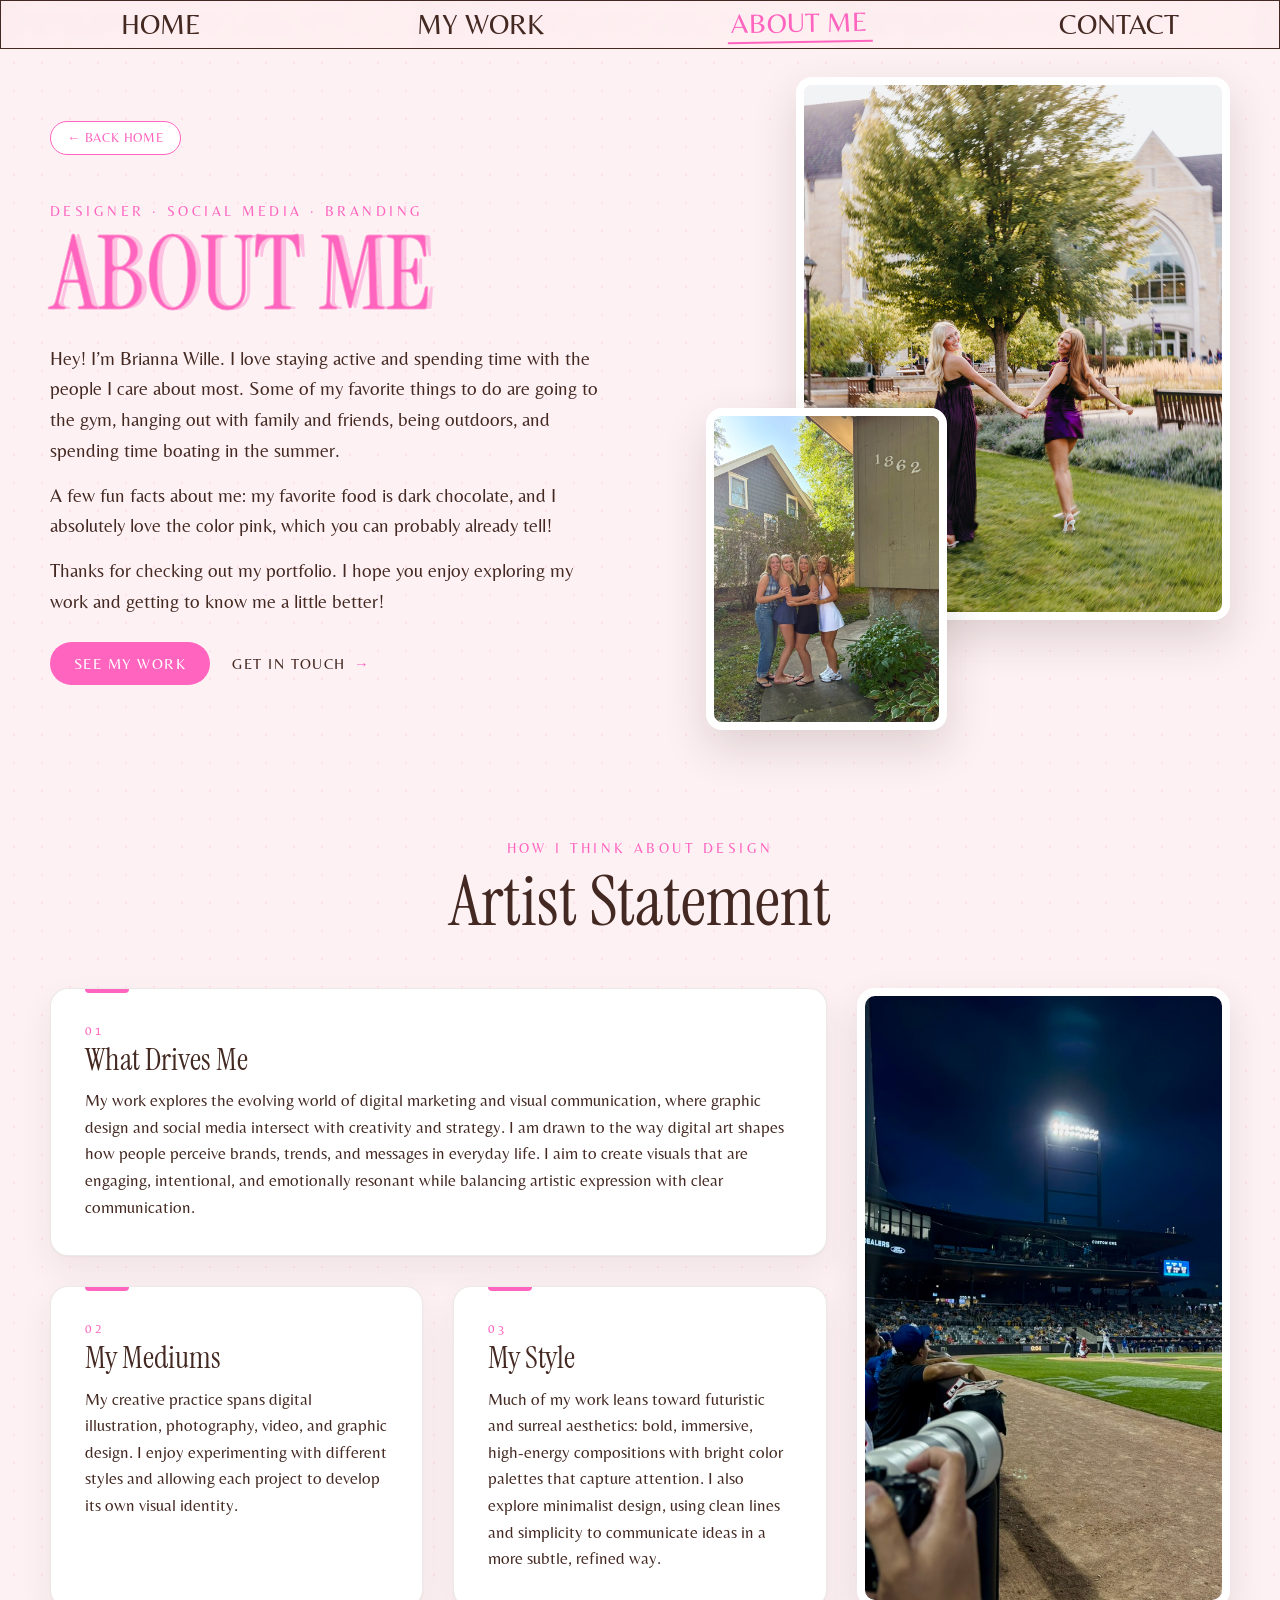
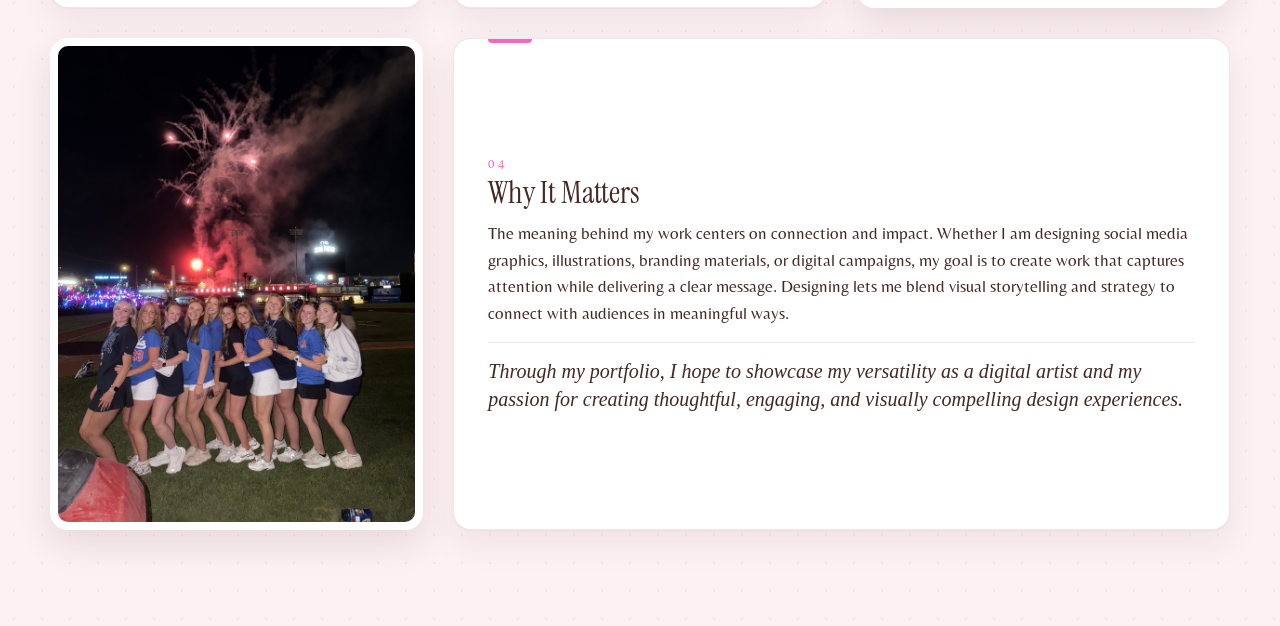
==== commit aef550c4: "updates" ====
--- a/about.html
+++ b/about.html
@@ -19,33 +19,89 @@
         <a href="index.html#contact">Contact</a>
     </nav>
 
-    <main class="about-page">
-        <section class="about-page-hero" aria-labelledby="about-title">
-            <div class="about-photo-stack">
-                <a class="back-link about-back-link" href="index.html#about">Back Home</a>
-                <img src="images/briwithclip.webp" alt="Brianna clipped photo" class="about-stack-photo about-photo-one">
-                <img src="images/aboutmephoto.png" alt="Brianna smiling at night" class="about-stack-photo about-photo-two">
+    <main class="about-pro">
+        <section class="about-hero" aria-labelledby="about-title">
+            <div class="about-hero-copy">
+                <a class="back-link" href="index.html#about">&larr; Back Home</a>
+                <p class="social-eyebrow">Designer &middot; Social Media &middot; Branding</p>
+                <h1 id="about-title">About Me</h1>
+                <div class="about-bio">
+                    <p>Hey! I’m Brianna Wille. I love staying active and spending time with the people I care about most. Some of my favorite things to do are going to the gym, hanging out with family and friends, being outdoors, and spending time boating in the summer.</p>
+                    <p>A few fun facts about me: my favorite food is dark chocolate, and I absolutely love the color pink, which you can probably already tell!</p>
+                    <p>Thanks for checking out my portfolio. I hope you enjoy exploring my work and getting to know me a little better!</p>
+                </div>
+                <div class="about-cta">
+                    <a class="about-cta-primary" href="index.html#work">See My Work</a>
+                    <a class="about-cta-secondary" href="index.html#contact">Get In Touch</a>
+                </div>
             </div>
 
-            <div class="about-title-block">
-                <h1 id="about-title">About Me</h1>
-                <div class="bio-copy">
-                    <p>Hey! I’m Brianna Wille. I love staying active and spending time with the people I care about most. Some of my favorite things to do are going to the gym, hanging out with family and friends, being outdoors, and spending time boating in the summer.</p>
-                    <p>A few fun facts about me: my favorite food is dark chocolate, and I absolutely love the color pink, which you can probably already tell!</p>
-                    <p>Thanks for checking out my portfolio — I hope you enjoy exploring my work and getting to know me a little better!</p>
-                </div>
+            <div class="about-hero-photos">
+                <img src="images/about-campus-friends.jpg" alt="Brianna and a friend in purple dresses holding hands on the St. Thomas campus" class="about-hero-main">
+                <img src="images/about-friends-house.jpg" alt="Brianna with three friends outside a house" class="about-hero-accent">
             </div>
         </section>
 
-        <section class="artist-statement">
-            <h2>Artist Statement</h2>
-            <div class="artist-statement-copy">
-                <p>My work explores the evolving world of digital marketing and visual communication, where graphic design and social media intersect with creativity and strategy. I am drawn to the way digital art shapes how people perceive brands, trends, and messages in everyday life. I aim to create visuals that are engaging, intentional, and emotionally resonant with audiences while balancing artistic expression with clear communication.</p>
-                <p>My creative practice spans a range of digital media, including digital illustration, photography, video, and graphic design. I enjoy experimenting with different styles and allowing each project to develop its own visual identity. Much of my work leans toward futuristic and surreal aesthetics because I am inspired by the energy, emotion, and imagination they communicate. I enjoy creating visuals that feel bold, immersive, and slightly unreal, using high-energy compositions and bright color palettes to capture attention and leave a lasting impression. At the same time, I also explore minimalist design, focusing on clean lines, simplicity, and clarity to communicate ideas in a more subtle and refined way.</p>
-                <p>The meaning behind my work centers on connection and impact. Whether I am designing social media graphics, illustrations, branding materials, or digital campaigns, my goal is to create work that captures attention while delivering a clear message. Designing allows me to combine creativity with purpose, blending visual storytelling and strategy to connect with audiences in meaningful ways. Through my portfolio, I hope to showcase my versatility as a digital artist and my passion for creating thoughtful, engaging, and visually compelling design experiences.</p>
+        <section class="about-statement" aria-labelledby="statement-title">
+            <header class="about-statement-header">
+                <p class="social-eyebrow">How I Think About Design</p>
+                <h2 id="statement-title">Artist Statement</h2>
+            </header>
+
+            <div class="statement-grid">
+                <article class="statement-card statement-a reveal">
+                    <span class="statement-number">01</span>
+                    <h3>What Drives Me</h3>
+                    <p>My work explores the evolving world of digital marketing and visual communication, where graphic design and social media intersect with creativity and strategy. I am drawn to the way digital art shapes how people perceive brands, trends, and messages in everyday life. I aim to create visuals that are engaging, intentional, and emotionally resonant while balancing artistic expression with clear communication.</p>
+                </article>
+
+                <figure class="statement-photo statement-p1 reveal">
+                    <img src="images/about-ballpark-camera.jpg" alt="View from the field at a night baseball game with a camera in the foreground">
+                </figure>
+
+                <article class="statement-card statement-b reveal">
+                    <span class="statement-number">02</span>
+                    <h3>My Mediums</h3>
+                    <p>My creative practice spans digital illustration, photography, video, and graphic design. I enjoy experimenting with different styles and allowing each project to develop its own visual identity.</p>
+                </article>
+
+                <article class="statement-card statement-c reveal">
+                    <span class="statement-number">03</span>
+                    <h3>My Style</h3>
+                    <p>Much of my work leans toward futuristic and surreal aesthetics: bold, immersive, high-energy compositions with bright color palettes that capture attention. I also explore minimalist design, using clean lines and simplicity to communicate ideas in a more subtle, refined way.</p>
+                </article>
+
+                <figure class="statement-photo statement-p2 reveal">
+                    <img src="images/about-fireworks-team.jpg" alt="Brianna with a group of teammates on a ballpark field under fireworks">
+                </figure>
+
+                <article class="statement-card statement-d reveal">
+                    <span class="statement-number">04</span>
+                    <h3>Why It Matters</h3>
+                    <p>The meaning behind my work centers on connection and impact. Whether I am designing social media graphics, illustrations, branding materials, or digital campaigns, my goal is to create work that captures attention while delivering a clear message. Designing lets me blend visual storytelling and strategy to connect with audiences in meaningful ways.</p>
+                    <p class="statement-closing">Through my portfolio, I hope to showcase my versatility as a digital artist and my passion for creating thoughtful, engaging, and visually compelling design experiences.</p>
+                </article>
             </div>
-            <img src="images/photocal.webp" alt="Photo collage of Brianna's favorite things" class="artist-photo-collage">
         </section>
     </main>
+
+    <script>
+        (() => {
+            const items = document.querySelectorAll(".about-pro .reveal");
+            if (!("IntersectionObserver" in window) || window.matchMedia("(prefers-reduced-motion: reduce)").matches) {
+                return;
+            }
+            document.documentElement.classList.add("reveal-ready");
+            const observer = new IntersectionObserver((entries) => {
+                entries.forEach((entry) => {
+                    if (entry.isIntersecting) {
+                        entry.target.classList.add("is-visible");
+                        observer.unobserve(entry.target);
+                    }
+                });
+            }, { threshold: 0.15 });
+            items.forEach((item) => observer.observe(item));
+        })();
+    </script>
 </body>
 </html>
--- a/styles/style.css
+++ b/styles/style.css
@@ -431,7 +431,8 @@
     width: min(1220px, 100%);
 }
 
-.social-icons a {
+.social-icons a,
+.social-icons span {
     display: grid;
     place-items: center;
     border-radius: 50%;
@@ -496,6 +497,46 @@
     width: 100%;
     aspect-ratio: 0.72;
     object-fit: cover;
+}
+
+.campaign-work-collage {
+    position: relative;
+    display: block;
+    width: 100%;
+    aspect-ratio: 0.72;
+    padding: clamp(14px, 2.6vw, 28px);
+    background:
+        linear-gradient(rgba(255, 214, 234, 0.1), rgba(255, 214, 234, 0.1)),
+        url("../images/campaign-editorial-bg.png") center / cover no-repeat;
+    overflow: hidden;
+}
+
+.campaign-work-collage strong {
+    position: absolute;
+    top: 32%;
+    left: 50%;
+    z-index: 4;
+    color: var(--pink);
+    font-family: Arial, Helvetica, sans-serif;
+    font-size: clamp(1.65rem, 4.9vw, 3.55rem);
+    font-weight: 900;
+    line-height: 0.82;
+    text-align: center;
+    text-transform: uppercase;
+    transform: translateX(-50%);
+}
+
+.campaign-work-collage em {
+    position: absolute;
+    top: 42%;
+    left: 50%;
+    z-index: 5;
+    color: var(--pink);
+    font-family: "Dancing Script", cursive;
+    font-size: clamp(1.7rem, 5.4vw, 4rem);
+    font-style: normal;
+    line-height: 0.8;
+    transform: translateX(-50%) rotate(-5deg);
 }
 
 .work-card a {
@@ -538,11 +579,12 @@
 }
 
 .about-photo {
-    width: min(1120px, 100%);
+    width: min(420px, 100%);
+    height: auto;
     margin: 0 auto;
-    aspect-ratio: 4.05 / 1.3;
-    object-fit: cover;
-    object-position: 50% 20%;
+    border: 8px solid #fff;
+    border-radius: 14px;
+    box-shadow: 0 18px 40px rgba(68, 41, 34, 0.16);
 }
 
 .learn-more {
@@ -678,35 +720,28 @@
 .linkedin-card {
     top: 68%;
     left: clamp(-48px, -4.2vw, -22px);
+    width: clamp(330px, 34vw, 500px);
 }
 
 .contact-icon {
     position: relative;
     display: grid;
     place-items: center;
-    flex: 0 0 clamp(44px, 5.8vw, 66px);
-    width: clamp(44px, 5.8vw, 66px);
-    height: clamp(44px, 5.8vw, 66px);
-    border: 2px solid rgba(68, 41, 34, 0.72);
-    border-radius: 50%;
-    overflow: hidden;
+    flex: 0 0 clamp(48px, 5.8vw, 68px);
+    width: clamp(48px, 5.8vw, 68px);
+    height: clamp(48px, 5.8vw, 68px);
+    color: var(--ink);
+    overflow: visible;
 }
 
 .contact-icon img {
-    position: absolute;
-    top: 50%;
-    left: 50%;
-    width: 112%;
-    height: 112%;
-    object-fit: contain;
-    object-position: center;
-    transform: translate(-50%, -50%);
-}
-
-.email-card .contact-icon img,
-.phone-card .contact-icon img {
-    width: 118%;
-    height: 118%;
+    display: none;
+}
+
+.contact-icon svg {
+    display: grid;
+    width: clamp(31px, 4vw, 44px);
+    height: clamp(31px, 4vw, 44px);
 }
 
 .contact-details {
@@ -733,6 +768,10 @@
     font-size: clamp(0.9rem, 1.8vw, 1.32rem);
     line-height: 1;
     white-space: nowrap;
+}
+
+.linkedin-card .contact-text {
+    font-size: clamp(0.78rem, 1.35vw, 1.05rem);
 }
 
 @media (max-width: 620px) {
@@ -986,6 +1025,174 @@
     text-align: center;
 }
 
+.campaign-page {
+    background:
+        linear-gradient(rgba(255, 227, 231, 0.78), rgba(255, 255, 255, 0.86)),
+        url("../images/whitebackground.webp") center / cover fixed;
+}
+
+.campaign-showcase {
+    display: grid;
+    grid-template-columns: repeat(2, minmax(0, 1fr));
+    gap: clamp(22px, 4vw, 44px);
+    width: min(1120px, calc(100% - 34px));
+    margin: 0 auto;
+    padding: 0 0 90px;
+}
+
+.campaign-card {
+    display: grid;
+    overflow: hidden;
+    border: 1px solid rgba(68, 41, 34, 0.18);
+    background: rgba(255, 255, 255, 0.9);
+    box-shadow: 16px 16px 0 rgba(255, 100, 191, 0.14);
+}
+
+.campaign-card img {
+    display: block;
+    width: 100%;
+    aspect-ratio: 16 / 9;
+    object-fit: cover;
+    background: #fff;
+}
+
+.campaign-card div {
+    display: grid;
+    gap: 10px;
+    padding: clamp(18px, 3vw, 30px);
+}
+
+.campaign-card p,
+.campaign-card h2 {
+    margin: 0;
+}
+
+.campaign-card p {
+    color: var(--pink);
+    font-family: "Belleza", Georgia, serif;
+    font-size: clamp(0.9rem, 1.6vw, 1.1rem);
+    line-height: 1;
+    text-transform: uppercase;
+}
+
+.campaign-card h2 {
+    color: var(--ink);
+    font-family: "Instrument Serif", serif;
+    font-size: clamp(2.4rem, 5vw, 4.6rem);
+    font-weight: 400;
+    line-height: 0.92;
+    text-transform: uppercase;
+}
+
+.campaign-actions {
+    display: flex;
+    flex-wrap: wrap;
+    gap: 12px;
+    align-items: center;
+    padding: 0;
+}
+
+.campaign-card a,
+.campaign-card button {
+    display: inline-grid;
+    place-items: center;
+    justify-self: start;
+    min-height: 54px;
+    margin-top: 6px;
+    padding: 10px 24px;
+    border: 1px solid var(--pink);
+    border-radius: 999px;
+    background: #fff;
+    color: var(--pink);
+    font-family: "Belleza", Georgia, serif;
+    font-size: clamp(1rem, 1.6vw, 1.2rem);
+    line-height: 1;
+    text-align: center;
+    text-decoration: none;
+    text-transform: uppercase;
+    transition: background-color 180ms ease, color 180ms ease, transform 180ms ease;
+}
+
+.campaign-card a {
+    min-width: 230px;
+}
+
+.campaign-card button {
+    min-width: 148px;
+    background: var(--soft-pink);
+    color: var(--ink);
+    cursor: pointer;
+}
+
+.campaign-card a:hover,
+.campaign-card a:focus-visible,
+.campaign-card button:hover,
+.campaign-card button:focus-visible {
+    background: var(--soft-pink);
+    color: var(--ink);
+    transform: translateY(-2px);
+}
+
+.campaign-card button:hover,
+.campaign-card button:focus-visible {
+    background: #fff;
+    color: var(--pink);
+}
+
+.campaign-modal {
+    width: min(980px, calc(100vw - 34px));
+    max-height: min(760px, calc(100vh - 34px));
+    padding: clamp(28px, 5vw, 58px);
+    border: 1px solid rgba(68, 41, 34, 0.24);
+    background:
+        linear-gradient(rgba(255, 255, 255, 0.88), rgba(255, 227, 231, 0.9)),
+        url("../images/whitebackground.webp") center / cover;
+    color: var(--ink);
+    box-shadow: 0 26px 80px rgba(68, 41, 34, 0.32);
+}
+
+.campaign-modal::backdrop {
+    background: rgba(68, 41, 34, 0.36);
+    backdrop-filter: blur(9px);
+}
+
+.campaign-modal-close {
+    position: absolute;
+    top: 16px;
+    right: 18px;
+    display: grid;
+    place-items: center;
+    width: 42px;
+    height: 42px;
+    border: 1px solid rgba(68, 41, 34, 0.24);
+    border-radius: 50%;
+    background: rgba(255, 255, 255, 0.88);
+    color: var(--ink);
+    cursor: pointer;
+    font-family: Arial, Helvetica, sans-serif;
+    font-size: 1.8rem;
+    line-height: 1;
+}
+
+.campaign-modal h2 {
+    margin: 0 48px 22px 0;
+    font-family: "Instrument Serif", serif;
+    font-size: clamp(2.7rem, 6vw, 5.8rem);
+    font-weight: 400;
+    line-height: 0.92;
+    text-transform: uppercase;
+}
+
+.campaign-modal p {
+    margin: 0;
+    font-size: clamp(1.02rem, 1.8vw, 1.22rem);
+    line-height: 1.5;
+}
+
+.campaign-modal p + p {
+    margin-top: 16px;
+}
+
 .graphic-design-page {
     background:
         repeating-linear-gradient(
@@ -1018,23 +1225,6 @@
     grid-template-columns: minmax(0, 1.35fr) minmax(210px, 0.65fr);
     align-items: start;
     gap: clamp(20px, 4vw, 54px);
-}
-
-.case-study-feature h2,
-.case-label {
-    color: var(--ink);
-    font-family: Arial, Helvetica, sans-serif;
-    font-size: clamp(1.3rem, 3vw, 2.3rem);
-    font-weight: 400;
-    line-height: 1;
-    text-transform: uppercase;
-}
-
-.case-study-feature h2 {
-    position: absolute;
-    left: 28%;
-    bottom: 72px;
-    margin: 0;
 }
 
 .browser-mockup {
@@ -1176,16 +1366,15 @@
 .espresso-divider {
     display: grid;
     place-items: center;
-    height: 76px;
+    height: clamp(180px, 22vw, 280px);
     background: var(--ink);
 }
 
 .espresso-divider img {
-    width: clamp(74px, 9vw, 120px);
-    aspect-ratio: 1;
-    object-fit: cover;
-    border-radius: 50%;
-    box-shadow: 0 0 0 6px rgba(255, 227, 231, 0.88);
+    width: auto;
+    max-width: min(46vw, 380px);
+    max-height: calc(100% - 32px);
+    object-fit: contain;
 }
 
 .case-study-split {
@@ -1195,16 +1384,67 @@
     min-height: 620px;
 }
 
-.case-label {
+.graphic-project-card {
+    z-index: 4;
+    display: grid;
+    gap: 7px;
+    width: min(390px, 86vw);
+    padding: clamp(16px, 2.4vw, 24px);
+    border: 1px solid rgba(68, 41, 34, 0.18);
+    background: rgba(255, 255, 255, 0.9);
+    color: var(--ink);
+    box-shadow: 12px 12px 0 rgba(255, 100, 191, 0.14);
+}
+
+.graphic-project-card p,
+.graphic-project-card h2 {
+    margin: 0;
+}
+
+.graphic-project-card p {
+    color: var(--pink);
+    font-family: "Belleza", Georgia, serif;
+    font-size: clamp(0.86rem, 1.5vw, 1.05rem);
+    line-height: 1;
+    text-transform: uppercase;
+}
+
+.graphic-project-card h2 {
+    font-family: "Instrument Serif", serif;
+    font-size: clamp(2.1rem, 4.2vw, 4rem);
+    font-weight: 400;
+    line-height: 0.94;
+    text-transform: uppercase;
+}
+
+.graphic-project-card .case-study-button {
+    justify-self: start;
+    margin-top: 8px;
+}
+
+.cyclist-project-card {
     position: absolute;
-    top: 110px;
-    left: 19%;
+    left: clamp(22px, 18vw, 270px);
+    bottom: 42px;
+}
+
+.packaging-project-card {
+    position: absolute;
+    top: 70px;
+    left: clamp(22px, 8vw, 110px);
+}
+
+.brand-project-card {
+    position: absolute;
+    right: clamp(10px, 2vw, 28px);
+    bottom: 16px;
+    width: min(340px, 88%);
 }
 
 .small-browser {
     align-self: end;
     width: min(560px, 100%);
-    margin-top: 120px;
+    margin-top: 220px;
 }
 
 .small-browser .browser-art,
@@ -1219,9 +1459,9 @@
 
 .brand-system-image {
     position: absolute;
-    top: 88px;
+    top: 48px;
     left: 10%;
-    width: min(520px, 88%);
+    width: min(440px, 82%);
     height: auto;
     filter: drop-shadow(16px 16px 0 rgba(68, 41, 34, 0.18));
 }
@@ -1269,11 +1509,169 @@
     height: 100px;
 }
 
+.graphic-showcase {
+    gap: clamp(34px, 7vw, 84px);
+    width: min(1180px, calc(100% - 36px));
+    padding: 0 0 96px;
+}
+
+.graphic-project {
+    display: grid;
+    grid-template-columns: minmax(260px, 0.78fr) minmax(0, 1.22fr);
+    align-items: center;
+    gap: clamp(24px, 5vw, 68px);
+    padding: clamp(22px, 4vw, 46px);
+    border: 1px solid rgba(68, 41, 34, 0.12);
+    background: rgba(255, 255, 255, 0.58);
+    box-shadow: 18px 18px 0 rgba(255, 100, 191, 0.12);
+}
+
+.graphic-project-cyclist {
+    grid-template-columns: 1fr;
+    justify-items: center;
+}
+
+.graphic-project-cyclist .graphic-project-card {
+    max-width: min(720px, 100%);
+    text-align: center;
+}
+
+.graphic-project-cyclist .case-study-button {
+    justify-self: center;
+}
+
+.graphic-project-cyclist .graphic-project-art {
+    width: 100%;
+}
+
+.graphic-project:nth-of-type(even) {
+    grid-template-columns: minmax(0, 1.18fr) minmax(260px, 0.82fr);
+}
+
+.graphic-project:nth-of-type(even) .graphic-project-card {
+    order: 2;
+}
+
+.graphic-project-card {
+    position: static;
+    width: 100%;
+    max-width: 430px;
+    align-self: center;
+    background: rgba(255, 255, 255, 0.94);
+}
+
+.graphic-project-card span {
+    display: block;
+    color: rgba(68, 41, 34, 0.78);
+    font-family: "Belleza", Georgia, serif;
+    font-size: clamp(1rem, 1.8vw, 1.22rem);
+    line-height: 1.35;
+}
+
+.graphic-project-art {
+    position: relative;
+    display: grid;
+    min-width: 0;
+}
+
+.cyclist-layout {
+    grid-template-columns: minmax(0, 1fr) minmax(150px, 230px);
+    align-items: end;
+    gap: clamp(14px, 2.6vw, 30px);
+}
+
+.cyclist-layout .cyclist-art,
+.cyclist-layout .cyclist-art img {
+    height: auto;
+    min-height: 0;
+}
+
+.cyclist-layout .cyclist-art {
+    display: grid;
+    place-items: center;
+}
+
+.cyclist-layout .cyclist-art img {
+    display: block;
+    object-fit: contain;
+    background: #fff;
+}
+
+.cyclist-layout .phone-mockup {
+    width: min(230px, 100%);
+    min-height: 430px;
+    margin: 0;
+}
+
+.cyclist-layout .phone-mockup img {
+    min-height: 430px;
+}
+
+.single-art {
+    justify-items: center;
+}
+
+.single-art .small-browser {
+    width: min(650px, 100%);
+    margin-top: 0;
+}
+
+.single-art .browser-art,
+.single-art .browser-art img {
+    min-height: clamp(260px, 31vw, 370px);
+}
+
+.brand-art {
+    padding: clamp(16px, 3vw, 30px);
+    background: rgba(255, 255, 255, 0.64);
+}
+
+.brand-art .brand-system-image {
+    position: static;
+    display: block;
+    width: min(640px, 100%);
+    height: auto;
+    filter: drop-shadow(18px 18px 0 rgba(68, 41, 34, 0.16));
+}
+
+@media (max-width: 900px) {
+    .graphic-project,
+    .graphic-project:nth-of-type(even) {
+        grid-template-columns: 1fr;
+    }
+
+    .graphic-project:nth-of-type(even) .graphic-project-card {
+        order: 0;
+    }
+
+    .graphic-project-card {
+        max-width: 100%;
+        text-align: center;
+    }
+
+    .graphic-project-card .case-study-button {
+        justify-self: center;
+    }
+
+    .cyclist-layout {
+        grid-template-columns: 1fr;
+        justify-items: center;
+    }
+
+    .cyclist-layout .phone-mockup {
+        width: min(230px, 72vw);
+    }
+}
+
 @media (max-width: 680px) {
     .upload-work {
         grid-template-columns: 1fr;
     }
 
+    .campaign-showcase {
+        grid-template-columns: 1fr;
+    }
+
     .back-link {
         justify-self: center;
         margin-left: 0;
@@ -1289,11 +1687,18 @@
         padding: 22px 18px 46px;
     }
 
-    .case-study-feature h2,
-    .case-label {
+    .graphic-project-card,
+    .cyclist-project-card,
+    .packaging-project-card,
+    .brand-project-card {
         position: static;
-        margin: 26px 0 0;
+        width: min(100%, 430px);
+        margin: 24px auto 0;
         text-align: center;
+    }
+
+    .graphic-project-card .case-study-button {
+        justify-self: center;
     }
 
     .phone-mockup {
@@ -1307,11 +1712,18 @@
     }
 
     .espresso-divider {
-        height: 48px;
+        height: 120px;
     }
 
     .small-browser {
         margin-top: 24px;
+    }
+
+    .brand-system-image {
+        position: static;
+        display: block;
+        width: min(100%, 430px);
+        margin: 20px auto 0;
     }
 
     .brand-board {
@@ -1493,8 +1905,8 @@
 
 .social-media-page {
     min-height: 100vh;
-    background-color: #fff;
-    background-image: radial-gradient(rgba(68, 41, 34, 0.16) 2px, transparent 2px);
+    background-color: var(--soft-pink);
+    background-image: radial-gradient(rgba(255, 100, 191, 0.22) 2px, transparent 2px);
     background-size: 34px 34px;
 }
 
@@ -1643,16 +2055,48 @@
     margin: 0 0 clamp(22px, 4vw, 38px);
 }
 
+.social-project-grid {
+    display: grid;
+    grid-template-columns: repeat(2, minmax(0, 1fr));
+    gap: clamp(58px, 8vw, 96px) clamp(42px, 6vw, 82px);
+    align-items: start;
+    width: min(1120px, 94vw);
+    margin: 0 auto;
+}
+
 .social-more-examples {
     display: grid;
     justify-items: center;
     gap: clamp(22px, 4vw, 38px);
-    width: min(1060px, 94vw);
+    width: 100%;
     margin-top: clamp(66px, 9vw, 112px);
 }
 
+.social-project-grid .social-more-examples {
+    margin-top: 0;
+}
+
+.social-project-grid .social-carousel {
+    width: 100%;
+    max-width: 540px;
+}
+
+.social-project-grid .carousel-frame {
+    width: min(430px, 78%);
+}
+
+.social-project-grid .case-study-panel {
+    width: min(430px, 88%);
+}
+
 .social-more-examples h2 {
-    margin: 0;
+    display: grid;
+    place-items: center;
+    min-height: clamp(170px, 17vw, 240px);
+    margin: 0;
+    max-width: 100%;
+    font-size: clamp(2.7rem, 4.4vw, 4.8rem);
+    overflow-wrap: break-word;
 }
 
 .case-study-panel {
@@ -1662,6 +2106,39 @@
     margin-top: 24px;
     color: var(--ink);
     text-align: left;
+}
+
+.case-study-button {
+    display: inline-grid;
+    place-items: center;
+    min-height: 44px;
+    margin-top: 24px;
+    padding: 9px 22px;
+    border: 1px solid var(--pink);
+    border-radius: 999px;
+    background: rgba(255, 255, 255, 0.92);
+    color: var(--pink);
+    cursor: pointer;
+    font-family: "Belleza", Georgia, serif;
+    font-size: clamp(1rem, 2vw, 1.25rem);
+    line-height: 1;
+    text-align: center;
+    text-transform: uppercase;
+    box-shadow: 0 10px 22px rgba(255, 100, 191, 0.12);
+    transition: background-color 180ms ease, color 180ms ease, transform 180ms ease;
+}
+
+.case-study-button::after {
+    content: "+";
+    margin-left: 10px;
+    font-family: Arial, Helvetica, sans-serif;
+}
+
+.case-study-button:hover,
+.case-study-button:focus-visible {
+    background: var(--soft-pink);
+    color: var(--ink);
+    transform: translateY(-2px);
 }
 
 .case-study-panel summary {
@@ -1756,6 +2233,12 @@
     margin-top: clamp(54px, 8vw, 96px);
 }
 
+@media (max-width: 900px) {
+    .social-project-grid {
+        grid-template-columns: 1fr;
+    }
+}
+
 @media (max-width: 620px) {
     .social-back-link {
         position: static;
@@ -1779,3 +2262,946 @@
         width: min(520px, 88vw);
     }
 }
+
+/* ==========================================================
+   Social Media page: professional layout
+   ========================================================== */
+
+.social-media-page {
+    background-color: #fdf1f4;
+    background-image: radial-gradient(rgba(255, 100, 191, 0.12) 1.5px, transparent 1.5px);
+    background-size: 28px 28px;
+}
+
+.social-media-page .social-case-study {
+    display: block;
+    width: min(1180px, 100%);
+    margin: 0 auto;
+    padding: 28px clamp(16px, 4vw, 40px) 96px;
+    text-align: left;
+}
+
+.social-media-page .social-back-link {
+    position: static;
+    display: inline-block;
+    margin: 0;
+    font-size: 0.82rem;
+    letter-spacing: 0.06em;
+    transition: background-color 180ms ease, color 180ms ease;
+}
+
+.social-media-page .social-back-link:hover,
+.social-media-page .social-back-link:focus-visible {
+    background: var(--pink);
+    color: #fff;
+}
+
+.social-intro {
+    max-width: 780px;
+    margin: clamp(28px, 5vw, 56px) auto clamp(44px, 6vw, 72px);
+    text-align: center;
+}
+
+.social-eyebrow {
+    margin: 0 0 10px;
+    color: var(--pink);
+    font-size: 0.9rem;
+    letter-spacing: 0.24em;
+    text-transform: uppercase;
+}
+
+.social-media-page .social-case-study h1 {
+    margin: 0;
+    font-size: clamp(3.4rem, 9vw, 7.5rem);
+    text-shadow: 5px 0 0 rgba(255, 85, 185, 0.3);
+}
+
+.social-lede {
+    max-width: 620px;
+    margin: 18px auto 0;
+    font-size: clamp(1.05rem, 1.8vw, 1.25rem);
+    line-height: 1.55;
+}
+
+.social-skills {
+    display: flex;
+    flex-wrap: wrap;
+    justify-content: center;
+    gap: 8px 10px;
+    margin: 26px 0 0;
+    padding: 0;
+    list-style: none;
+}
+
+.social-skills li {
+    padding: 7px 14px;
+    border: 1px solid rgba(68, 41, 34, 0.18);
+    border-radius: 999px;
+    background: rgba(255, 255, 255, 0.75);
+    font-size: 0.85rem;
+    letter-spacing: 0.06em;
+    text-transform: uppercase;
+}
+
+.social-media-page .social-project-grid {
+    grid-template-columns: repeat(auto-fill, minmax(320px, 1fr));
+    gap: clamp(22px, 3vw, 34px);
+    align-items: stretch;
+    width: 100%;
+}
+
+.social-project-card {
+    display: flex;
+    flex-direction: column;
+    overflow: hidden;
+    border: 1px solid rgba(68, 41, 34, 0.1);
+    border-radius: 18px;
+    background: #fff;
+    box-shadow: 0 1px 2px rgba(68, 41, 34, 0.04), 0 14px 34px rgba(68, 41, 34, 0.07);
+    transition: transform 220ms ease, box-shadow 220ms ease;
+}
+
+.social-project-card:hover {
+    transform: translateY(-4px);
+    box-shadow: 0 1px 2px rgba(68, 41, 34, 0.05), 0 22px 44px rgba(68, 41, 34, 0.12);
+}
+
+.social-media-page .social-project-grid .social-carousel {
+    width: 100%;
+    max-width: none;
+    background: #f7f3f2;
+}
+
+.social-media-page .social-project-grid .carousel-frame {
+    width: 100%;
+    aspect-ratio: 4 / 5;
+    background: transparent;
+}
+
+.social-media-page .carousel-arrow {
+    width: 38px;
+    height: 38px;
+    border: 0;
+    background: rgba(255, 255, 255, 0.92);
+    box-shadow: 0 4px 14px rgba(68, 41, 34, 0.18);
+    font-family: Arial, Helvetica, sans-serif;
+    font-size: 1.6rem;
+    opacity: 0.85;
+}
+
+.social-media-page .carousel-prev {
+    left: 12px;
+}
+
+.social-media-page .carousel-next {
+    right: 12px;
+}
+
+.social-media-page .social-carousel:hover .carousel-arrow {
+    opacity: 1;
+}
+
+.carousel-counter {
+    position: absolute;
+    right: 12px;
+    bottom: 12px;
+    z-index: 3;
+    margin: 0;
+    padding: 4px 10px;
+    border-radius: 999px;
+    background: rgba(68, 41, 34, 0.72);
+    color: #fff;
+    font-family: Arial, Helvetica, sans-serif;
+    font-size: 0.75rem;
+    letter-spacing: 0.04em;
+}
+
+.social-project-body {
+    display: flex;
+    flex: 1;
+    flex-direction: column;
+    gap: 10px;
+    padding: 22px 24px 24px;
+}
+
+.project-type {
+    margin: 0;
+    color: var(--pink);
+    font-size: 0.78rem;
+    letter-spacing: 0.2em;
+    text-transform: uppercase;
+}
+
+.social-media-page .social-project-body h2 {
+    display: block;
+    min-height: 0;
+    margin: 0;
+    font-family: "Instrument Serif", serif;
+    font-size: clamp(1.7rem, 2.4vw, 2.1rem);
+    line-height: 1.05;
+    text-transform: none;
+}
+
+.project-summary {
+    margin: 0;
+    font-size: 1.02rem;
+    line-height: 1.5;
+}
+
+.project-tags {
+    display: flex;
+    flex-wrap: wrap;
+    gap: 6px;
+    margin: 4px 0 0;
+    padding: 0;
+    list-style: none;
+}
+
+.project-tags li {
+    padding: 4px 10px;
+    border-radius: 999px;
+    background: var(--soft-pink);
+    font-size: 0.78rem;
+    letter-spacing: 0.04em;
+}
+
+.social-media-page .case-study-button {
+    align-self: flex-start;
+    min-height: 0;
+    margin-top: auto;
+    padding: 14px 0 0;
+    border: 0;
+    border-top: 1px solid rgba(68, 41, 34, 0.1);
+    border-radius: 0;
+    width: 100%;
+    background: none;
+    box-shadow: none;
+    color: var(--ink);
+    font-size: 0.92rem;
+    letter-spacing: 0.1em;
+    text-align: left;
+    white-space: nowrap;
+    display: block;
+}
+
+.social-media-page .case-study-button::after {
+    content: "\2192";
+    margin-left: 8px;
+    color: var(--pink);
+    display: inline-block;
+    transition: transform 180ms ease;
+}
+
+.social-media-page .case-study-button:hover,
+.social-media-page .case-study-button:focus-visible {
+    background: none;
+    color: var(--pink);
+    transform: none;
+}
+
+.social-media-page .case-study-button:hover::after,
+.social-media-page .case-study-button:focus-visible::after {
+    transform: translateX(4px);
+}
+
+.social-media-page ~ .campaign-modal {
+    width: min(760px, calc(100vw - 32px));
+    border: 0;
+    border-radius: 18px;
+    background: #fff;
+}
+
+.social-media-page ~ .campaign-modal h2 {
+    font-size: clamp(2rem, 4vw, 3rem);
+    line-height: 1.05;
+    text-transform: none;
+}
+
+.social-media-page ~ .campaign-modal p {
+    font-size: 1.05rem;
+    line-height: 1.65;
+}
+
+@media (max-width: 620px) {
+    .social-media-page .social-back-link {
+        margin: 0;
+    }
+
+    .social-media-page .social-project-grid {
+        grid-template-columns: 1fr;
+    }
+}
+
+/* ==========================================================
+   Campaigns page: professional card style (keeps 2-col layout)
+   ========================================================== */
+
+.campaign-pro {
+    background-color: #fdf1f4;
+    background-image: radial-gradient(rgba(255, 100, 191, 0.12) 1.5px, transparent 1.5px);
+    background-size: 28px 28px;
+}
+
+.campaign-pro .portfolio-hero {
+    display: block;
+    min-height: 0;
+    width: min(1120px, calc(100% - 34px));
+    margin: 0 auto;
+    padding: 28px 0 clamp(40px, 6vw, 64px);
+}
+
+.campaign-pro .back-link {
+    display: block;
+    width: fit-content;
+    margin: 0 auto clamp(28px, 5vw, 52px) 0;
+    font-size: 0.82rem;
+    letter-spacing: 0.06em;
+    transition: background-color 180ms ease, color 180ms ease;
+}
+
+.campaign-pro .back-link:hover,
+.campaign-pro .back-link:focus-visible {
+    background: var(--pink);
+    color: #fff;
+}
+
+.campaign-pro .portfolio-hero h1 {
+    font-size: clamp(3.4rem, 9vw, 7.5rem);
+    text-shadow: 5px 0 0 rgba(255, 85, 185, 0.3);
+}
+
+.campaign-lede {
+    max-width: 620px;
+    margin: 18px auto 0;
+    font-size: clamp(1.05rem, 1.8vw, 1.25rem);
+    line-height: 1.55;
+}
+
+.campaign-pro .campaign-card {
+    display: flex;
+    flex-direction: column;
+    border: 1px solid rgba(68, 41, 34, 0.1);
+    border-radius: 18px;
+    background: #fff;
+    box-shadow: 0 1px 2px rgba(68, 41, 34, 0.04), 0 14px 34px rgba(68, 41, 34, 0.07);
+    transition: transform 220ms ease, box-shadow 220ms ease;
+}
+
+.campaign-pro .campaign-card:hover {
+    transform: translateY(-4px);
+    box-shadow: 0 1px 2px rgba(68, 41, 34, 0.05), 0 22px 44px rgba(68, 41, 34, 0.12);
+}
+
+.campaign-pro .campaign-card img {
+    border-bottom: 1px solid rgba(68, 41, 34, 0.08);
+}
+
+.campaign-pro .campaign-card-body {
+    display: flex;
+    flex: 1;
+    flex-direction: column;
+    gap: 10px;
+    padding: 24px 28px 26px;
+}
+
+.campaign-pro .campaign-card .project-type {
+    font-size: 0.78rem;
+    letter-spacing: 0.2em;
+    line-height: 1.2;
+}
+
+.campaign-pro .campaign-card h2 {
+    font-size: clamp(1.8rem, 2.6vw, 2.3rem);
+    line-height: 1.05;
+    text-transform: none;
+}
+
+.campaign-pro .campaign-card .campaign-summary {
+    color: var(--ink);
+    font-size: 1.02rem;
+    line-height: 1.5;
+    text-transform: none;
+}
+
+.campaign-pro .campaign-card .project-tags {
+    margin-bottom: 6px;
+}
+
+.campaign-pro .campaign-actions {
+    display: flex;
+    flex-wrap: wrap;
+    gap: 10px 22px;
+    align-items: center;
+    margin-top: auto;
+    padding: 16px 0 0;
+    border-top: 1px solid rgba(68, 41, 34, 0.1);
+}
+
+.campaign-pro .campaign-card a,
+.campaign-pro .campaign-card button {
+    min-width: 0;
+    min-height: 0;
+    margin: 0;
+    font-size: 0.9rem;
+    letter-spacing: 0.1em;
+}
+
+.campaign-pro .campaign-card a {
+    padding: 11px 20px;
+    border-color: var(--pink);
+    background: var(--pink);
+    color: #fff;
+}
+
+.campaign-pro .campaign-card a:hover,
+.campaign-pro .campaign-card a:focus-visible {
+    background: #e94fa9;
+    border-color: #e94fa9;
+    color: #fff;
+}
+
+.campaign-pro .campaign-card button {
+    display: inline-block;
+    white-space: nowrap;
+    padding: 11px 0;
+    border: 0;
+    border-radius: 0;
+    background: none;
+    color: var(--ink);
+}
+
+.campaign-pro .campaign-card button::after {
+    content: "\2192";
+    margin-left: 8px;
+    color: var(--pink);
+    display: inline-block;
+    transition: transform 180ms ease;
+}
+
+.campaign-pro .campaign-card button:hover,
+.campaign-pro .campaign-card button:focus-visible {
+    background: none;
+    color: var(--pink);
+    transform: none;
+}
+
+.campaign-pro .campaign-card button:hover::after,
+.campaign-pro .campaign-card button:focus-visible::after {
+    transform: translateX(4px);
+}
+
+.campaign-pro ~ .campaign-modal {
+    width: min(760px, calc(100vw - 32px));
+    border: 0;
+    border-radius: 18px;
+    background: #fff;
+}
+
+.campaign-pro ~ .campaign-modal h2 {
+    font-size: clamp(2rem, 4vw, 3rem);
+    line-height: 1.05;
+    text-transform: none;
+}
+
+.campaign-pro ~ .campaign-modal p {
+    font-size: 1.05rem;
+    line-height: 1.65;
+}
+
+@media (max-width: 680px) {
+    .campaign-pro .back-link {
+        margin-left: 0;
+    }
+}
+
+/* ==========================================================
+   Graphic Design page: professional card style (keeps layout)
+   ========================================================== */
+
+.graphic-pro {
+    background-color: #fdf1f4;
+    background-image: radial-gradient(rgba(255, 100, 191, 0.12) 1.5px, transparent 1.5px);
+    background-size: 28px 28px;
+}
+
+.graphic-pro .portfolio-hero {
+    display: block;
+    min-height: 0;
+    width: min(1180px, calc(100% - 36px));
+    margin: 0 auto;
+    padding: 28px 0 clamp(40px, 6vw, 64px);
+}
+
+.graphic-pro .back-link {
+    display: block;
+    width: fit-content;
+    margin: 0 auto clamp(28px, 5vw, 52px) 0;
+    font-size: 0.82rem;
+    letter-spacing: 0.06em;
+    transition: background-color 180ms ease, color 180ms ease;
+}
+
+.graphic-pro .back-link:hover,
+.graphic-pro .back-link:focus-visible {
+    background: var(--pink);
+    color: #fff;
+}
+
+.graphic-pro .portfolio-hero h1 {
+    font-size: clamp(3.4rem, 9vw, 7.5rem);
+    text-shadow: 5px 0 0 rgba(255, 85, 185, 0.3);
+}
+
+.graphic-pro .graphic-showcase {
+    gap: clamp(26px, 4vw, 44px);
+    margin-bottom: 0;
+}
+
+.graphic-pro .graphic-project {
+    border: 1px solid rgba(68, 41, 34, 0.1);
+    border-radius: 18px;
+    background: #fff;
+    box-shadow: 0 1px 2px rgba(68, 41, 34, 0.04), 0 14px 34px rgba(68, 41, 34, 0.07);
+}
+
+.graphic-pro .graphic-project-card {
+    gap: 10px;
+    padding: 0;
+    border: 0;
+    background: none;
+    box-shadow: none;
+}
+
+.graphic-pro .graphic-project-card .project-type {
+    font-size: 0.78rem;
+    letter-spacing: 0.2em;
+    line-height: 1.2;
+}
+
+.graphic-pro .graphic-project-card h2 {
+    font-size: clamp(2rem, 3.2vw, 2.8rem);
+    line-height: 1.05;
+    text-transform: none;
+}
+
+.graphic-pro .graphic-project-card span {
+    color: var(--ink);
+    font-size: 1.05rem;
+    line-height: 1.5;
+}
+
+.graphic-pro .graphic-project-cyclist .project-tags {
+    justify-content: center;
+}
+
+.graphic-pro .case-study-button {
+    display: inline-block;
+    min-height: 0;
+    margin-top: 6px;
+    padding: 14px 0 0;
+    border: 0;
+    border-top: 1px solid rgba(68, 41, 34, 0.1);
+    border-radius: 0;
+    background: none;
+    box-shadow: none;
+    color: var(--ink);
+    font-size: 0.92rem;
+    letter-spacing: 0.1em;
+    white-space: nowrap;
+}
+
+.graphic-pro .graphic-project-cyclist .case-study-button {
+    padding-left: 24px;
+    padding-right: 24px;
+}
+
+.graphic-pro .case-study-button::after {
+    content: "\2192";
+    margin-left: 8px;
+    color: var(--pink);
+    display: inline-block;
+    transition: transform 180ms ease;
+}
+
+.graphic-pro .case-study-button:hover,
+.graphic-pro .case-study-button:focus-visible {
+    background: none;
+    color: var(--pink);
+    transform: none;
+}
+
+.graphic-pro .case-study-button:hover::after,
+.graphic-pro .case-study-button:focus-visible::after {
+    transform: translateX(4px);
+}
+
+.graphic-pro .browser-mockup {
+    border-radius: 10px 10px 0 0;
+    box-shadow: 0 10px 28px rgba(68, 41, 34, 0.12);
+}
+
+.graphic-pro .phone-mockup {
+    box-shadow: 0 14px 30px rgba(68, 41, 34, 0.18);
+}
+
+.graphic-pro .brand-art {
+    border-radius: 12px;
+    background: #f7f3f2;
+}
+
+.graphic-pro .brand-art .brand-system-image {
+    filter: drop-shadow(0 12px 22px rgba(68, 41, 34, 0.14));
+}
+
+.graphic-pro ~ .campaign-modal {
+    width: min(760px, calc(100vw - 32px));
+    border: 0;
+    border-radius: 18px;
+    background: #fff;
+}
+
+.graphic-pro ~ .campaign-modal h2 {
+    font-size: clamp(2rem, 4vw, 3rem);
+    line-height: 1.05;
+    text-transform: none;
+}
+
+.graphic-pro ~ .campaign-modal p {
+    font-size: 1.05rem;
+    line-height: 1.65;
+}
+
+/* ==========================================================
+   Homepage Contact section: phone layout
+   Photo on its own, contact cards stacked beneath it
+   ========================================================== */
+
+@media (max-width: 620px) {
+    .contact-section {
+        grid-template-columns: 1fr;
+        gap: 22px;
+        padding: 40px 16px 44px;
+    }
+
+    .contact-copy {
+        min-height: 0;
+        gap: 14px;
+        text-align: center;
+    }
+
+    .contact-copy .thanks-note span {
+        padding-left: 0;
+    }
+
+    .contact-art {
+        display: flex;
+        flex-direction: column;
+        gap: 12px;
+        min-height: 0;
+    }
+
+    .contact-art .contact-photo {
+        position: static;
+        width: 100%;
+        height: auto;
+        aspect-ratio: 4 / 5;
+        margin-bottom: 6px;
+        border: 6px solid #fff;
+        border-radius: 14px;
+        object-position: 50% 35%;
+        box-shadow: 0 14px 32px rgba(68, 41, 34, 0.14);
+    }
+
+    .contact-art .contact-card {
+        position: static;
+        width: 100%;
+        min-width: 0;
+        gap: 12px;
+        padding: 10px 14px;
+    }
+
+    .contact-art .contact-text {
+        font-size: 0.9rem;
+        overflow-wrap: anywhere;
+    }
+}
+
+/* ==========================================================
+   About page: professional layout
+   ========================================================== */
+
+.about-pro {
+    min-height: 100vh;
+    padding-bottom: 96px;
+    background-color: #fdf1f4;
+    background-image: radial-gradient(rgba(255, 100, 191, 0.12) 1.5px, transparent 1.5px);
+    background-size: 28px 28px;
+}
+
+.about-hero {
+    display: grid;
+    grid-template-columns: minmax(0, 1.05fr) minmax(0, 0.95fr);
+    align-items: center;
+    gap: clamp(32px, 6vw, 80px);
+    width: min(1180px, calc(100% - 36px));
+    margin: 0 auto;
+    padding: 28px 0 clamp(64px, 9vw, 110px);
+}
+
+.about-hero .back-link {
+    display: inline-block;
+    margin: 0 0 clamp(28px, 5vw, 48px);
+    font-size: 0.82rem;
+    letter-spacing: 0.06em;
+    transition: background-color 180ms ease, color 180ms ease;
+}
+
+.about-hero .back-link:hover,
+.about-hero .back-link:focus-visible {
+    background: var(--pink);
+    color: #fff;
+}
+
+.about-hero h1 {
+    margin: 0 0 22px;
+    color: var(--pink);
+    font-family: "Instrument Serif", serif;
+    font-size: clamp(3.4rem, 8vw, 7rem);
+    font-weight: 400;
+    line-height: 0.9;
+    text-transform: uppercase;
+    -webkit-text-stroke: 1px rgba(255, 155, 205, 0.9);
+    text-shadow: 5px 0 0 rgba(255, 85, 185, 0.3);
+}
+
+.about-bio p {
+    max-width: 560px;
+    margin: 0 0 14px;
+    font-size: clamp(1.05rem, 1.6vw, 1.2rem);
+    line-height: 1.6;
+}
+
+.about-cta {
+    display: flex;
+    flex-wrap: wrap;
+    gap: 12px 22px;
+    align-items: center;
+    margin-top: 26px;
+}
+
+.about-cta a {
+    font-size: 0.92rem;
+    letter-spacing: 0.1em;
+    text-decoration: none;
+    text-transform: uppercase;
+    transition: background-color 180ms ease, color 180ms ease;
+}
+
+.about-cta-primary {
+    padding: 13px 24px;
+    border-radius: 999px;
+    background: var(--pink);
+    color: #fff;
+}
+
+.about-cta-primary:hover,
+.about-cta-primary:focus-visible {
+    background: #e94fa9;
+}
+
+.about-cta-secondary::after {
+    content: "\2192";
+    margin-left: 8px;
+    color: var(--pink);
+}
+
+.about-cta-secondary:hover,
+.about-cta-secondary:focus-visible {
+    color: var(--pink);
+}
+
+.about-hero-photos {
+    position: relative;
+    padding: 0 0 clamp(60px, 9vw, 110px) clamp(40px, 7vw, 90px);
+}
+
+.about-hero-photos img {
+    width: 100%;
+    border: 8px solid #fff;
+    border-radius: 16px;
+    object-fit: cover;
+    box-shadow: 0 18px 44px rgba(68, 41, 34, 0.16);
+}
+
+.about-hero-main {
+    aspect-ratio: 4 / 5;
+    object-position: 50% 60%;
+}
+
+.about-hero-accent {
+    position: absolute;
+    left: 0;
+    bottom: 0;
+    width: 46% !important;
+    aspect-ratio: 3 / 4;
+    object-position: 50% 55%;
+}
+
+.about-statement {
+    width: min(1180px, calc(100% - 36px));
+    margin: 0 auto;
+}
+
+.about-statement-header {
+    margin-bottom: clamp(30px, 5vw, 52px);
+    text-align: center;
+}
+
+.about-statement-header h2 {
+    margin: 0;
+    font-family: "Instrument Serif", serif;
+    font-size: clamp(2.6rem, 5.5vw, 4.4rem);
+    font-weight: 400;
+    line-height: 1;
+}
+
+.statement-grid {
+    display: grid;
+    grid-template-columns: repeat(3, minmax(0, 1fr));
+    grid-template-areas:
+        "a a p1"
+        "b c p1"
+        "p2 d d";
+    gap: clamp(18px, 2.6vw, 30px);
+}
+
+.statement-a { grid-area: a; }
+.statement-b { grid-area: b; }
+.statement-c { grid-area: c; }
+.statement-d { grid-area: d; display: flex; flex-direction: column; justify-content: center; }
+.statement-p1 { grid-area: p1; }
+.statement-p2 { grid-area: p2; }
+
+.statement-card {
+    position: relative;
+    padding: clamp(24px, 3vw, 34px);
+    border: 1px solid rgba(68, 41, 34, 0.1);
+    border-radius: 18px;
+    background: #fff;
+    box-shadow: 0 1px 2px rgba(68, 41, 34, 0.04), 0 14px 34px rgba(68, 41, 34, 0.07);
+}
+
+.statement-card::before {
+    content: "";
+    position: absolute;
+    top: 0;
+    left: clamp(24px, 3vw, 34px);
+    width: 44px;
+    height: 4px;
+    border-radius: 0 0 4px 4px;
+    background: var(--pink);
+}
+
+.statement-number {
+    display: block;
+    margin-bottom: 6px;
+    color: var(--pink);
+    font-size: 0.8rem;
+    letter-spacing: 0.2em;
+}
+
+.statement-card h3 {
+    margin: 0 0 12px;
+    font-family: "Instrument Serif", serif;
+    font-size: clamp(1.7rem, 2.4vw, 2.1rem);
+    font-weight: 400;
+    line-height: 1.05;
+}
+
+.statement-card p {
+    margin: 0;
+    font-size: 1.04rem;
+    line-height: 1.6;
+}
+
+.statement-card p + p {
+    margin-top: 14px;
+}
+
+.statement-closing {
+    padding-top: 14px;
+    border-top: 1px solid rgba(68, 41, 34, 0.1);
+    font-family: "Instrument Serif", serif;
+    font-size: 1.25rem !important;
+    font-style: italic;
+    line-height: 1.4 !important;
+}
+
+.statement-photo {
+    margin: 0;
+    min-height: 100%;
+}
+
+.statement-photo img {
+    width: 100%;
+    height: 100%;
+    min-height: 320px;
+    border: 8px solid #fff;
+    border-radius: 18px;
+    object-fit: cover;
+    box-shadow: 0 14px 34px rgba(68, 41, 34, 0.12);
+}
+
+.statement-p2 img {
+    object-position: 50% 70%;
+}
+
+.reveal-ready .reveal {
+    opacity: 0;
+    transform: translateY(28px) scale(0.97);
+    transition: opacity 600ms ease, transform 600ms cubic-bezier(0.2, 0.8, 0.2, 1);
+}
+
+.reveal-ready .reveal.is-visible {
+    opacity: 1;
+    transform: none;
+}
+
+@media (max-width: 860px) {
+    .about-hero {
+        grid-template-columns: 1fr;
+    }
+
+    .about-hero-photos {
+        max-width: 520px;
+        width: 100%;
+        margin: 0 auto;
+    }
+
+    .statement-grid {
+        grid-template-columns: 1fr 1fr;
+        grid-template-areas:
+            "a a"
+            "b p1"
+            "c p1"
+            "p2 p2"
+            "d d";
+    }
+
+    .statement-p2 img {
+        aspect-ratio: 4 / 3;
+        min-height: 0;
+    }
+}
+
+@media (max-width: 560px) {
+    .statement-grid {
+        grid-template-columns: 1fr;
+        grid-template-areas: "a" "p1" "b" "c" "p2" "d";
+    }
+
+    .statement-p1 img {
+        aspect-ratio: 4 / 5;
+        min-height: 0;
+    }
+}
